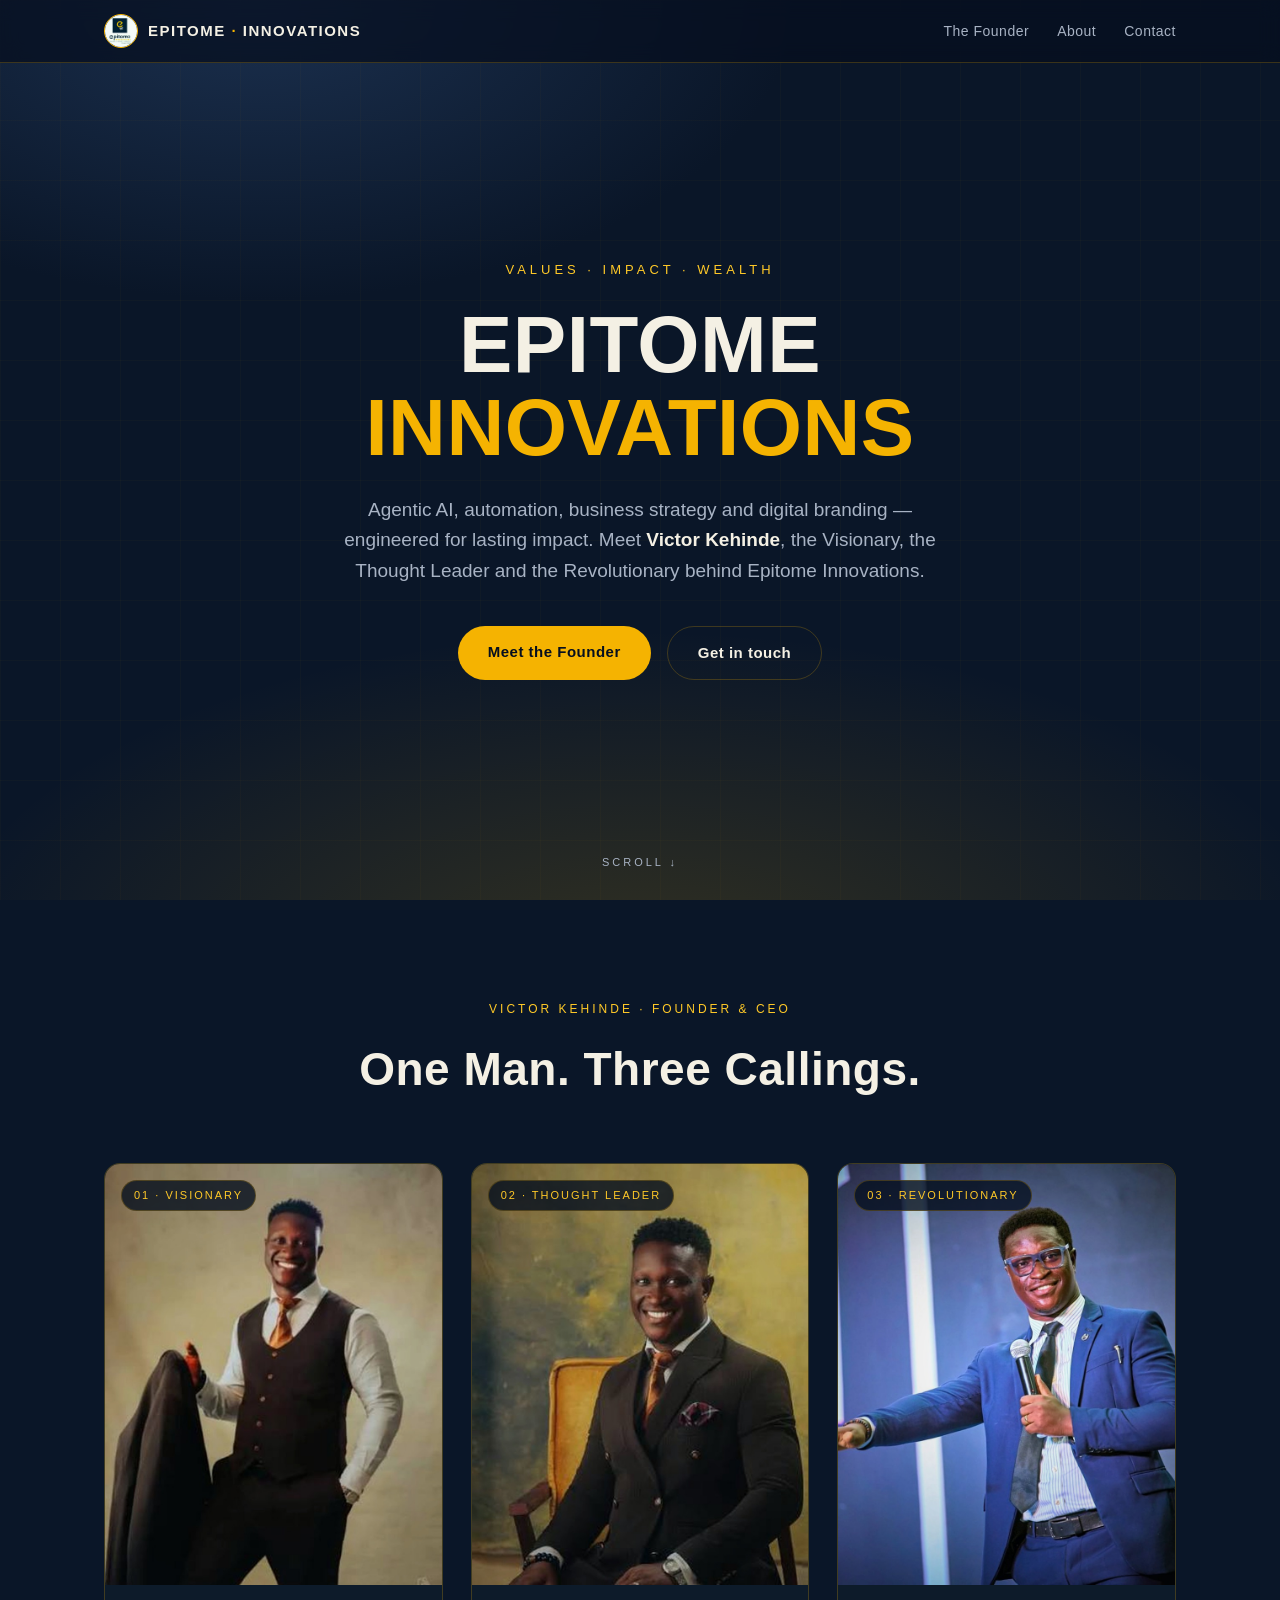
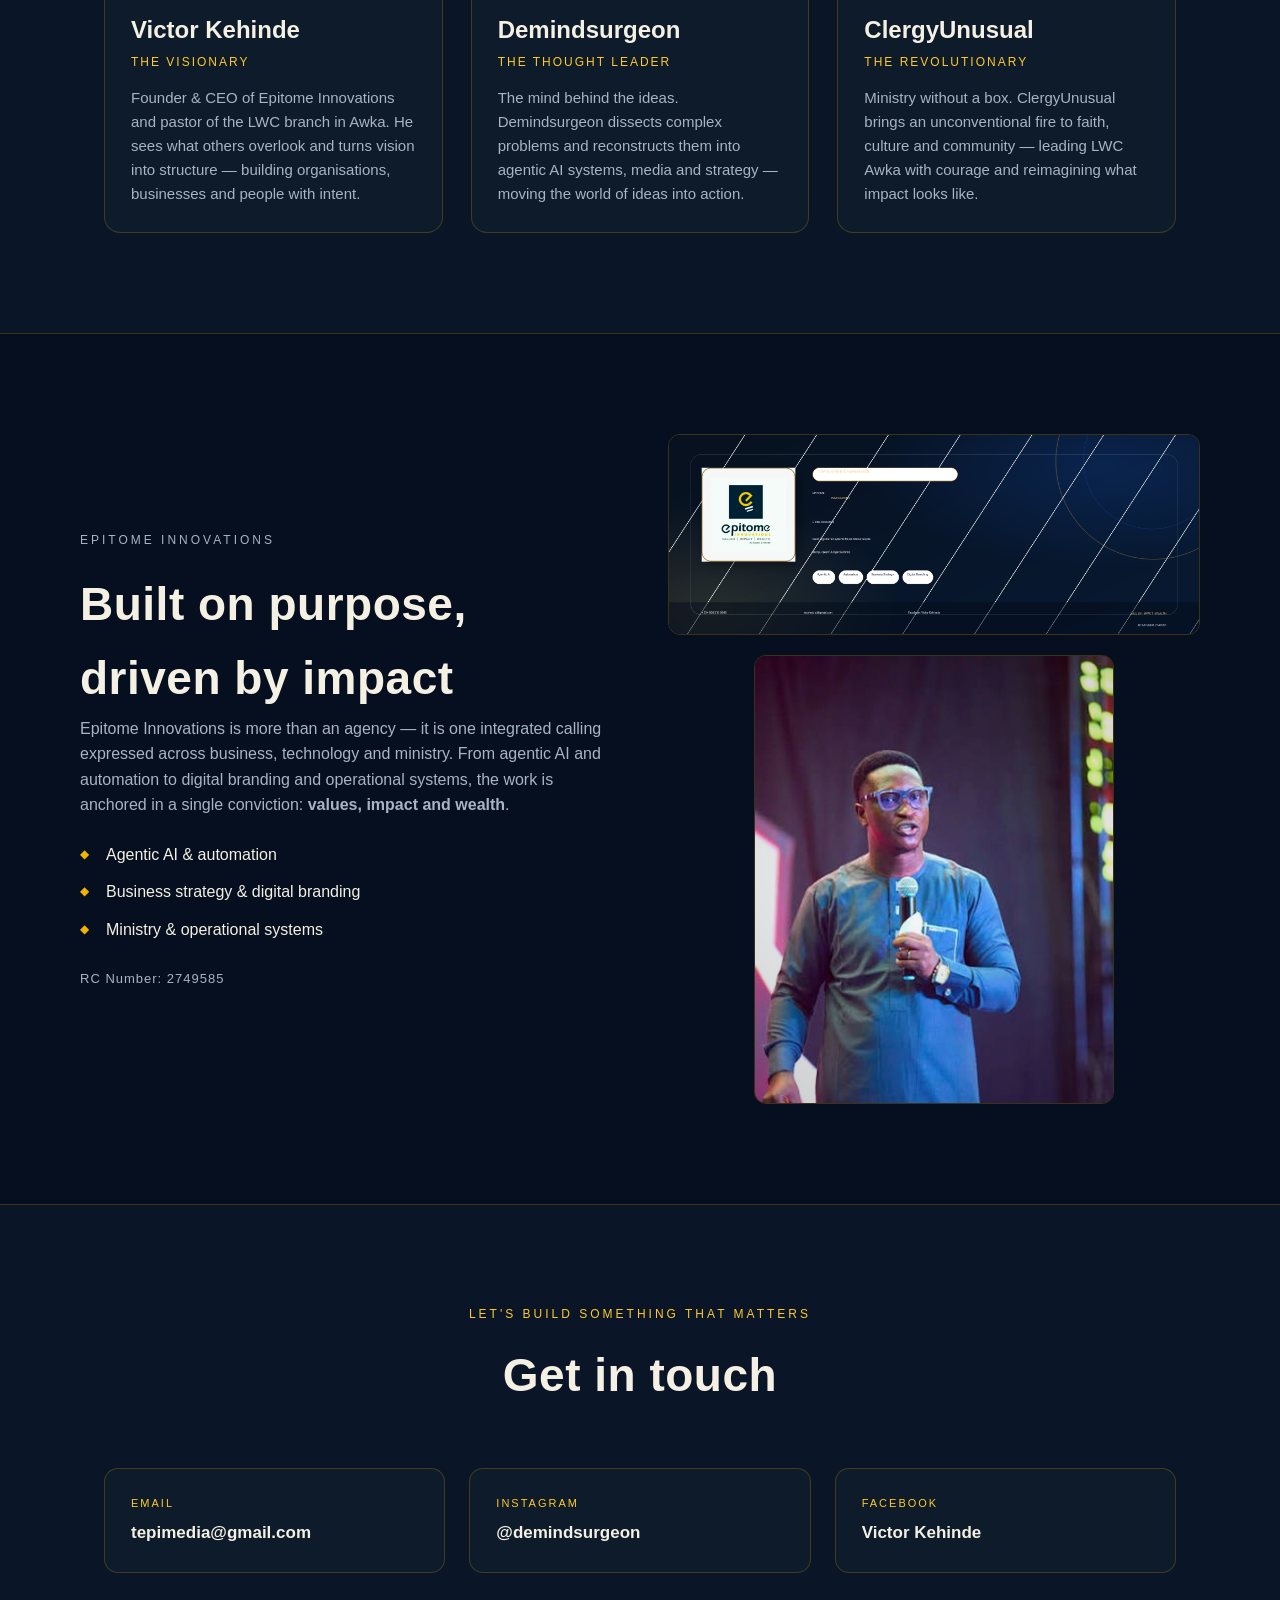
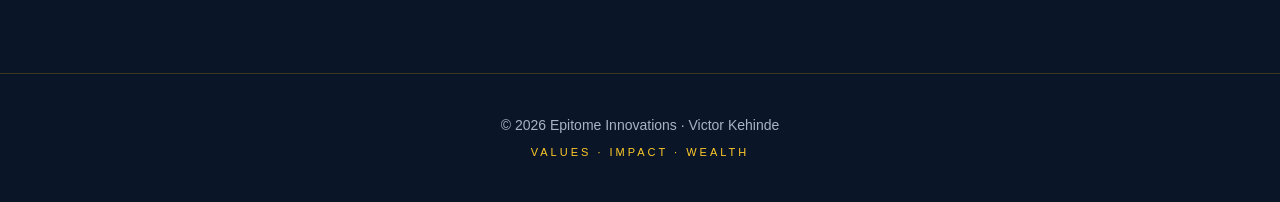
==== index.html @ 2dc8c69a "Company name: Epitome Innovations (drop 'Global Resources')" ====
<!DOCTYPE html>
<html lang="en">
<head>
  <meta charset="UTF-8" />
  <meta name="viewport" content="width=device-width, initial-scale=1.0" />
  <title>Epitome Innovations — Victor Kehinde</title>
  <meta name="description" content="Epitome Innovations — agentic AI, automation, business strategy and digital branding. The agency of Victor Kehinde." />
  <link rel="preconnect" href="https://fonts.googleapis.com" />
  <link rel="stylesheet" href="css/styles.css" />
  <link rel="icon" type="image/jpeg" href="images/epitome-logo.jpg" />
</head>
<body>

  <!-- ===== NAV ===== -->
  <nav class="nav" id="nav">
    <div class="nav__inner">
      <a class="nav__brand" href="#top">
        <img src="images/epitome-logo.jpg" alt="Epitome Innovations logo" />
        <span>EPITOME<span class="gold"> · </span>INNOVATIONS</span>
      </a>
      <ul class="nav__links">
        <li><a href="#founder">The Founder</a></li>
        <li><a href="#about">About</a></li>
        <li><a href="#contact">Contact</a></li>
      </ul>
    </div>
  </nav>

  <!-- ===== HERO ===== -->
  <header class="hero" id="top">
    <div class="hero__bg"></div>
    <div class="hero__content">
      <p class="hero__eyebrow reveal">VALUES · IMPACT · WEALTH</p>
      <h1 class="hero__title reveal">
        EPITOME<br /><span class="gold">INNOVATIONS</span>
      </h1>
      <p class="hero__sub reveal">
        Agentic AI, automation, business strategy and digital branding —
        engineered for lasting impact. Meet <strong>Victor Kehinde</strong>,
        the Visionary, the Thought Leader and the Revolutionary behind
        Epitome Innovations.
      </p>
      <div class="hero__cta reveal">
        <a class="btn btn--gold" href="#founder">Meet the Founder</a>
        <a class="btn btn--ghost" href="#contact">Get in touch</a>
      </div>
    </div>
    <div class="hero__scroll" aria-hidden="true">SCROLL ↓</div>
  </header>

  <!-- ===== FOUNDER / THREE CALLINGS ===== -->
  <section class="trinity" id="founder">
    <div class="section-head reveal">
      <p class="section-head__eyebrow">Victor Kehinde · Founder &amp; CEO</p>
      <h2 class="section-head__title">One Man. Three Callings.</h2>
    </div>

    <div class="trinity__grid">

      <article class="card reveal" data-role="visionary">
        <div class="card__media">
          <img src="images/victor.jpg" alt="Victor Kehinde — The Visionary" loading="lazy" />
          <div class="card__tag">01 · VISIONARY</div>
        </div>
        <div class="card__body">
          <h3>Victor Kehinde</h3>
          <p class="card__role">The Visionary</p>
          <p class="card__text">
            Founder &amp; CEO of Epitome Innovations and pastor
            of the LWC branch in Awka. He sees what others overlook and turns
            vision into structure — building organisations, businesses and
            people with intent.
          </p>
        </div>
      </article>

      <article class="card reveal" data-role="thought-leader">
        <div class="card__media">
          <img src="images/demindsurgeon.jpg" alt="Demindsurgeon — The Thought Leader" loading="lazy" />
          <div class="card__tag">02 · THOUGHT LEADER</div>
        </div>
        <div class="card__body">
          <h3>Demindsurgeon</h3>
          <p class="card__role">The Thought Leader</p>
          <p class="card__text">
            The mind behind the ideas. Demindsurgeon dissects complex problems
            and reconstructs them into agentic AI systems, media and strategy —
            moving the world of ideas into action.
          </p>
        </div>
      </article>

      <article class="card reveal" data-role="revolutionary">
        <div class="card__media">
          <img src="images/clergyunusual.jpg" alt="ClergyUnusual — The Revolutionary" loading="lazy" />
          <div class="card__tag">03 · REVOLUTIONARY</div>
        </div>
        <div class="card__body">
          <h3>ClergyUnusual</h3>
          <p class="card__role">The Revolutionary</p>
          <p class="card__text">
            Ministry without a box. ClergyUnusual brings an unconventional fire
            to faith, culture and community — leading LWC Awka with courage and
            reimagining what impact looks like.
          </p>
        </div>
      </article>

    </div>
  </section>

  <!-- ===== ABOUT / BRAND ===== -->
  <section class="about" id="about">
    <div class="about__inner">
      <div class="about__text reveal">
        <p class="section-head__eyebrow">Epitome Innovations</p>
        <h2 class="section-head__title">Built on purpose, driven by impact</h2>
        <p>
          Epitome Innovations is more than an agency — it is one integrated
          calling expressed across business, technology and ministry. From
          agentic AI and automation to digital branding and operational systems,
          the work is anchored in a single conviction: <strong>values, impact
          and wealth</strong>.
        </p>
        <ul class="about__points">
          <li>Agentic AI &amp; automation</li>
          <li>Business strategy &amp; digital branding</li>
          <li>Ministry &amp; operational systems</li>
        </ul>
        <p class="about__rc">RC Number: 2749585</p>
      </div>
      <div class="about__media reveal">
        <img src="images/epitome-banner.png" alt="Epitome Innovations banner" loading="lazy" />
        <img class="about__portrait" src="images/victor-ministry.jpg" alt="Victor Kehinde speaking at an event" loading="lazy" />
      </div>
    </div>
  </section>

  <!-- ===== CONTACT ===== -->
  <section class="contact" id="contact">
    <div class="section-head reveal">
      <p class="section-head__eyebrow">Let's build something that matters</p>
      <h2 class="section-head__title">Get in touch</h2>
    </div>
    <div class="contact__links reveal">
      <a class="contact__item" href="mailto:tepimedia@gmail.com">
        <span class="contact__label">Email</span>
        <span class="contact__value">tepimedia@gmail.com</span>
      </a>
      <a class="contact__item" href="https://www.instagram.com/demindsurgeon" target="_blank" rel="noopener">
        <span class="contact__label">Instagram</span>
        <span class="contact__value">@demindsurgeon</span>
      </a>
      <a class="contact__item" href="https://www.facebook.com" target="_blank" rel="noopener">
        <span class="contact__label">Facebook</span>
        <span class="contact__value">Victor Kehinde</span>
      </a>
    </div>
  </section>

  <!-- ===== FOOTER ===== -->
  <footer class="footer">
    <p>© <span id="year"></span> Epitome Innovations · Victor Kehinde</p>
    <p class="footer__tag">VALUES · IMPACT · WEALTH</p>
  </footer>

  <script src="js/main.js"></script>
</body>
</html>
---- css/styles.css ----
:root {
  --navy-950: #060f1f;
  --navy-900: #0a1628;
  --navy-800: #0d1b2a;
  --navy-700: #14243c;
  --navy-600: #1d3353;
  --gold: #f5b301;
  --gold-bright: #ffc928;
  --cream: #f4f0e4;
  --muted: #a8b3c4;
  --line: rgba(245, 179, 1, 0.22);
}

* { margin: 0; padding: 0; box-sizing: border-box; }

html { scroll-behavior: smooth; }

body {
  font-family: "Segoe UI", "Helvetica Neue", Arial, sans-serif;
  background: var(--navy-900);
  color: var(--cream);
  line-height: 1.6;
  overflow-x: hidden;
}

.gold { color: var(--gold); }

/* ---------- NAV ---------- */
.nav {
  position: fixed;
  top: 0; left: 0; right: 0;
  z-index: 50;
  backdrop-filter: blur(10px);
  background: rgba(6, 15, 31, 0.72);
  border-bottom: 1px solid var(--line);
  transition: background 0.3s ease;
}
.nav__inner {
  max-width: 1120px;
  margin: 0 auto;
  padding: 14px 24px;
  display: flex;
  align-items: center;
  justify-content: space-between;
}
.nav__brand {
  display: flex; align-items: center; gap: 10px;
  text-decoration: none; color: var(--cream);
  font-weight: 700; letter-spacing: 1.5px; font-size: 15px;
}
.nav__brand img { width: 34px; height: 34px; border-radius: 50%; border: 1px solid var(--gold); }
.nav__links { list-style: none; display: flex; gap: 28px; }
.nav__links a {
  color: var(--muted); text-decoration: none;
  font-size: 14px; letter-spacing: 0.5px;
  transition: color 0.2s ease;
}
.nav__links a:hover { color: var(--gold-bright); }

/* ---------- HERO ---------- */
.hero {
  position: relative;
  min-height: 100vh;
  display: flex; align-items: center; justify-content: center;
  text-align: center;
  padding: 120px 24px 80px;
  overflow: hidden;
}
.hero__bg {
  position: absolute; inset: 0;
  background:
    radial-gradient(1200px 600px at 50% 110%, rgba(245, 179, 1, 0.18), transparent 60%),
    radial-gradient(900px 500px at 20% 0%, rgba(29, 51, 83, 0.9), transparent 60%),
    var(--navy-900);
}
.hero__bg::after {
  content: "";
  position: absolute; inset: 0;
  background-image:
    linear-gradient(rgba(245,179,1,0.05) 1px, transparent 1px),
    linear-gradient(90deg, rgba(245,179,1,0.05) 1px, transparent 1px);
  background-size: 60px 60px;
  opacity: 0.5;
}
.hero__content { position: relative; max-width: 820px; }
.hero__eyebrow { color: var(--gold-bright); letter-spacing: 4px; font-size: 13px; margin-bottom: 22px; }
.hero__title {
  font-size: clamp(38px, 8vw, 80px);
  line-height: 1.04;
  font-weight: 800;
  letter-spacing: 0.5px;
  margin-bottom: 26px;
}
.hero__sub { color: var(--muted); font-size: clamp(16px, 2.2vw, 19px); max-width: 620px; margin: 0 auto 40px; }
.hero__sub strong { color: var(--cream); }

.hero__cta { display: flex; gap: 16px; justify-content: center; flex-wrap: wrap; }
.btn {
  display: inline-block; padding: 14px 30px;
  border-radius: 40px; text-decoration: none;
  font-size: 15px; font-weight: 600; letter-spacing: 0.5px;
  transition: transform 0.2s ease, box-shadow 0.2s ease, background 0.2s ease;
}
.btn--gold { background: var(--gold); color: var(--navy-950); }
.btn--gold:hover { background: var(--gold-bright); transform: translateY(-2px); box-shadow: 0 12px 30px rgba(245,179,1,0.25); }
.btn--ghost { border: 1px solid var(--line); color: var(--cream); }
.btn--ghost:hover { border-color: var(--gold); color: var(--gold-bright); transform: translateY(-2px); }

.hero__scroll {
  position: absolute; bottom: 28px; left: 50%; transform: translateX(-50%);
  color: var(--muted); font-size: 11px; letter-spacing: 3px;
}

/* ---------- SECTION HEAD ---------- */
.section-head { text-align: center; max-width: 720px; margin: 0 auto 56px; }
.section-head__eyebrow {
  color: var(--gold-bright); text-transform: uppercase;
  letter-spacing: 3px; font-size: 12px; margin-bottom: 14px;
}
.section-head__title {
  font-size: clamp(30px, 5vw, 46px);
  font-weight: 800; letter-spacing: 0.5px;
}

/* ---------- TRINITY GRID ---------- */
.trinity { padding: 100px 24px; max-width: 1120px; margin: 0 auto; }
.trinity__grid { display: grid; grid-template-columns: repeat(3, 1fr); gap: 28px; }

.card {
  background: var(--navy-800);
  border: 1px solid var(--line);
  border-radius: 16px;
  overflow: hidden;
  transition: transform 0.35s ease, box-shadow 0.35s ease, border-color 0.35s ease;
}
.card:hover {
  transform: translateY(-8px);
  border-color: var(--gold);
  box-shadow: 0 24px 50px rgba(0,0,0,0.45), 0 0 0 1px rgba(245,179,1,0.15);
}
.card__media { position: relative; aspect-ratio: 4 / 5; overflow: hidden; }
.card__media img { width: 100%; height: 100%; object-fit: cover; display: block; transition: transform 0.6s ease; }
.card:hover .card__media img { transform: scale(1.05); }
.card__tag {
  position: absolute; top: 16px; left: 16px;
  background: rgba(6,15,31,0.8); color: var(--gold-bright);
  font-size: 11px; letter-spacing: 2px; padding: 6px 12px;
  border-radius: 20px; border: 1px solid var(--line);
}
.card__body { padding: 26px; }
.card__body h3 { font-size: 24px; font-weight: 700; margin-bottom: 4px; }
.card__role { color: var(--gold-bright); text-transform: uppercase; letter-spacing: 2px; font-size: 12px; margin-bottom: 14px; }
.card__text { color: var(--muted); font-size: 15px; }

/* ---------- ABOUT ---------- */
.about { padding: 100px 24px; background: var(--navy-950); border-top: 1px solid var(--line); border-bottom: 1px solid var(--line); }
.about__inner {
  max-width: 1120px; margin: 0 auto;
  display: grid; grid-template-columns: 1fr 1fr;
  gap: 56px; align-items: center;
}
.about__text p { color: var(--muted); margin-bottom: 18px; }
.about__points { list-style: none; margin: 8px 0 20px; }
.about__points li { padding: 6px 0 6px 26px; position: relative; color: var(--cream); }
.about__points li::before {
  content: "◆"; color: var(--gold); position: absolute; left: 0; font-size: 12px; top: 9px;
}
.about__rc { color: var(--gold-bright); letter-spacing: 1px; font-size: 13px; }
.about__media { display: flex; flex-direction: column; gap: 20px; align-items: center; }
.about__media img { width: 100%; border-radius: 12px; border: 1px solid var(--line); }
.about__media .about__portrait { width: 100%; max-width: 360px; }

/* ---------- CONTACT ---------- */
.contact { padding: 100px 24px; max-width: 1120px; margin: 0 auto; }
.contact__links { display: grid; grid-template-columns: repeat(3, 1fr); gap: 24px; }
.contact__item {
  display: flex; flex-direction: column; gap: 6px;
  background: var(--navy-800); border: 1px solid var(--line);
  border-radius: 14px; padding: 26px; text-decoration: none;
  transition: transform 0.3s ease, border-color 0.3s ease;
}
.contact__item:hover { transform: translateY(-4px); border-color: var(--gold); }
.contact__label { color: var(--gold-bright); text-transform: uppercase; letter-spacing: 2px; font-size: 11px; }
.contact__value { color: var(--cream); font-size: 17px; font-weight: 600; word-break: break-word; }

/* ---------- FOOTER ---------- */
.footer {
  text-align: center; padding: 40px 24px;
  border-top: 1px solid var(--line); color: var(--muted); font-size: 14px;
}
.footer__tag { color: var(--gold-bright); letter-spacing: 3px; font-size: 11px; margin-top: 8px; }

/* ---------- REVEAL ANIMATION ---------- */
.reveal { opacity: 0; transform: translateY(28px); transition: opacity 0.7s ease, transform 0.7s ease; }
.reveal.is-visible { opacity: 1; transform: translateY(0); }

/* ---------- RESPONSIVE ---------- */
@media (max-width: 860px) {
  .trinity__grid { grid-template-columns: 1fr; }
  .about__inner { grid-template-columns: 1fr; gap: 32px; }
  .contact__links { grid-template-columns: 1fr; }
  .nav__links { display: none; }
}
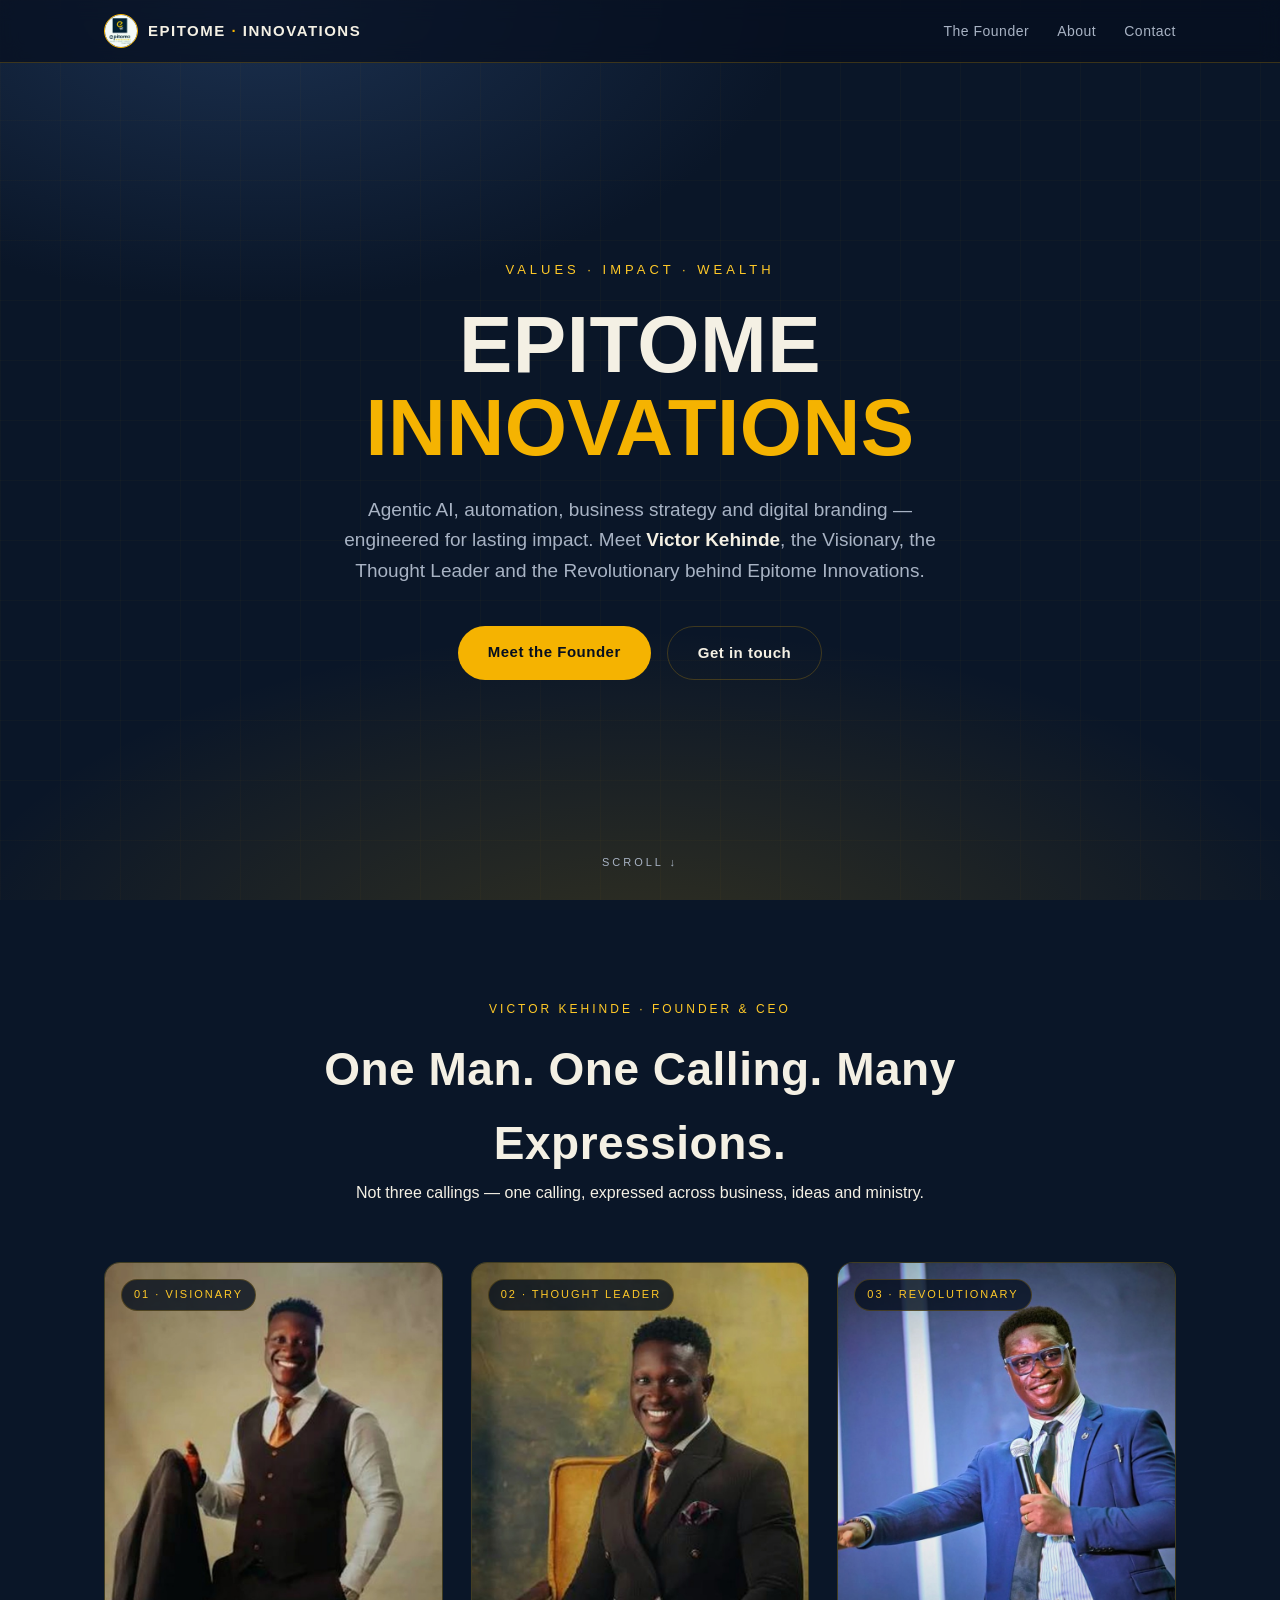
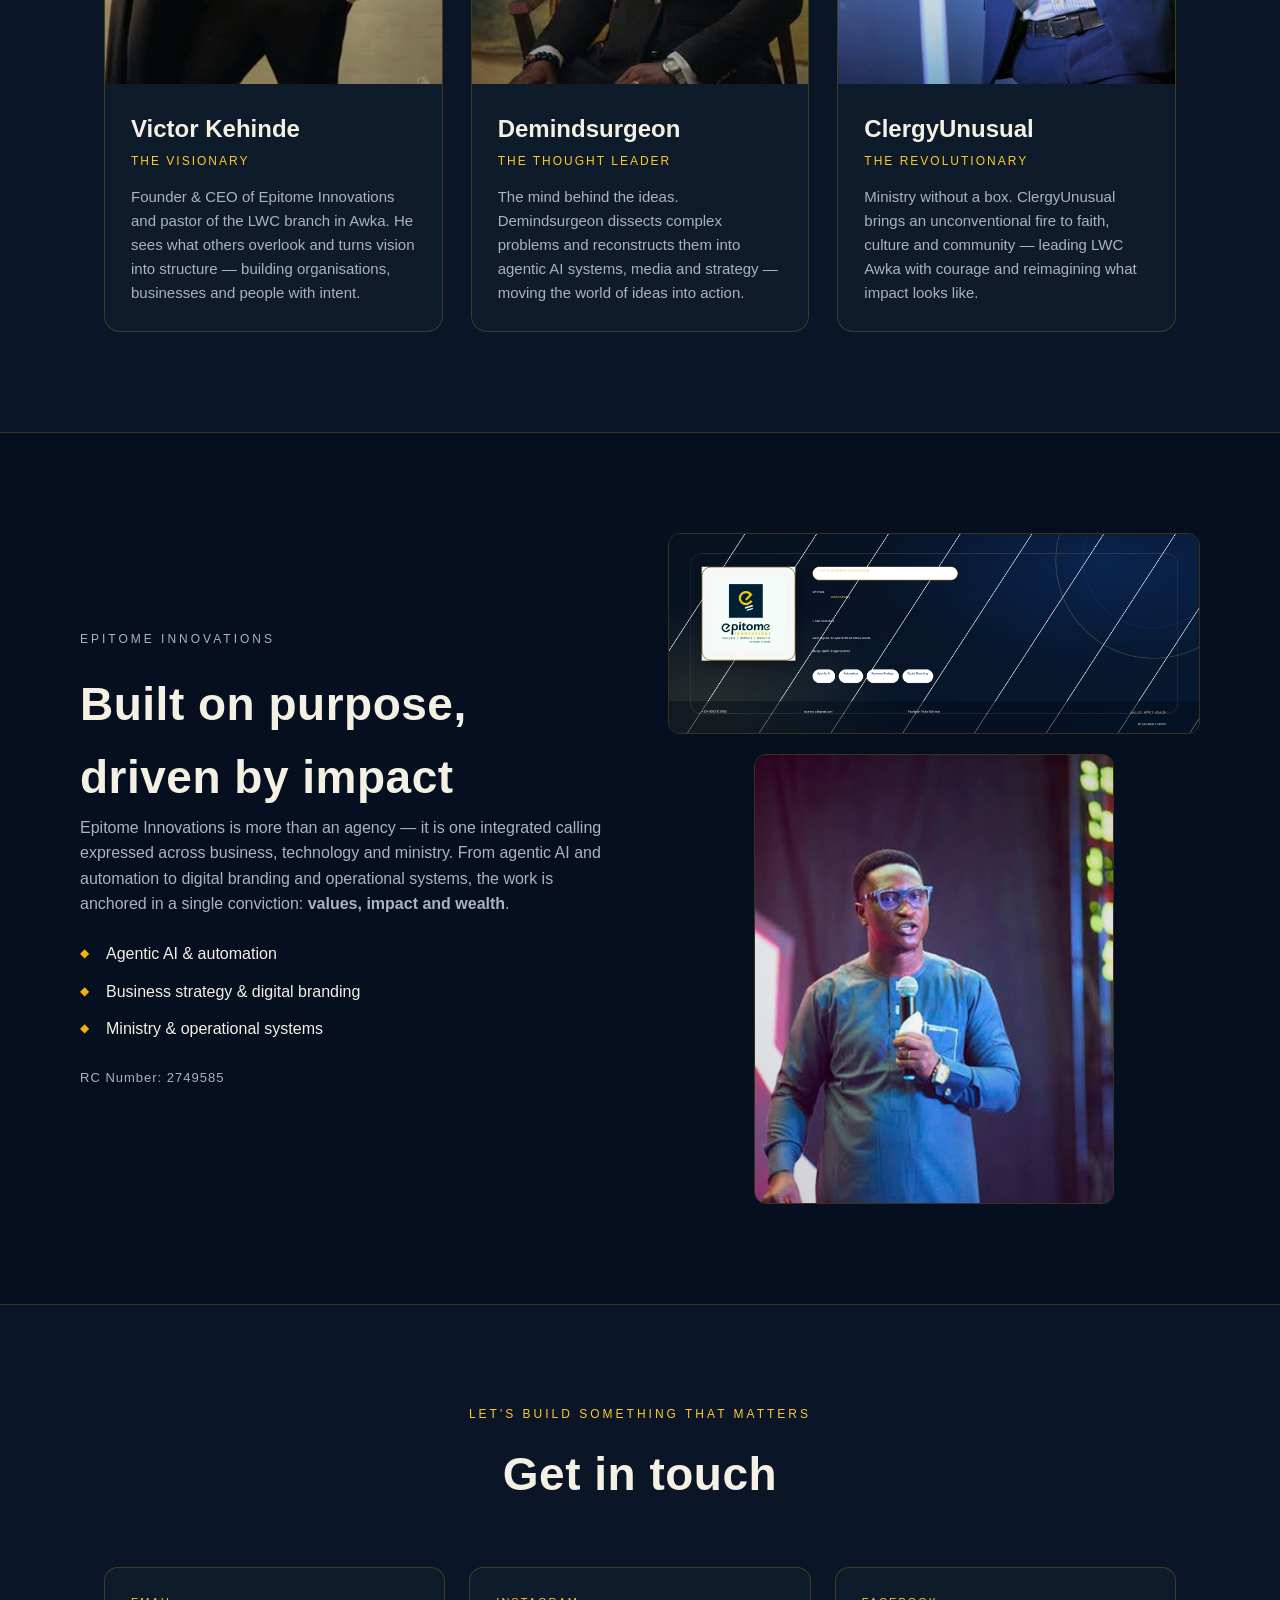
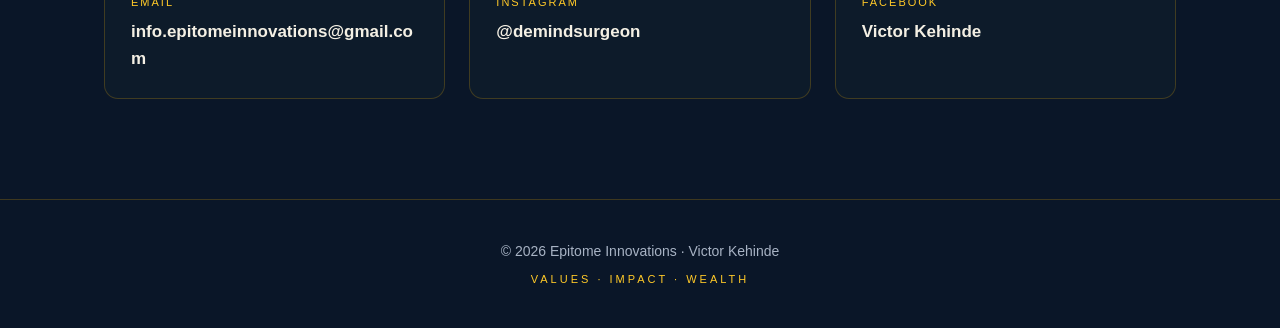
==== commit a13e35c4: "Contact email -> info.epitomeinnovations@gmail.com (index.html)" ====
--- a/index.html
+++ b/index.html
@@ -52,7 +52,8 @@
   <section class="trinity" id="founder">
     <div class="section-head reveal">
       <p class="section-head__eyebrow">Victor Kehinde · Founder &amp; CEO</p>
-      <h2 class="section-head__title">One Man. Three Callings.</h2>
+      <h2 class="section-head__title">One Man. One Calling. Many Expressions.</h2>
+      <p class="section-head__sub">Not three callings — one calling, expressed across business, ideas and ministry.</p>
     </div>
 
     <div class="trinity__grid">
@@ -143,9 +144,9 @@
       <h2 class="section-head__title">Get in touch</h2>
     </div>
     <div class="contact__links reveal">
-      <a class="contact__item" href="mailto:tepimedia@gmail.com">
+      <a class="contact__item" href="mailto:info.epitomeinnovations@gmail.com">
         <span class="contact__label">Email</span>
-        <span class="contact__value">tepimedia@gmail.com</span>
+        <span class="contact__value contact__value--email">info.epitomeinnovations@gmail.com</span>
       </a>
       <a class="contact__item" href="https://www.instagram.com/demindsurgeon" target="_blank" rel="noopener">
         <span class="contact__label">Instagram</span>
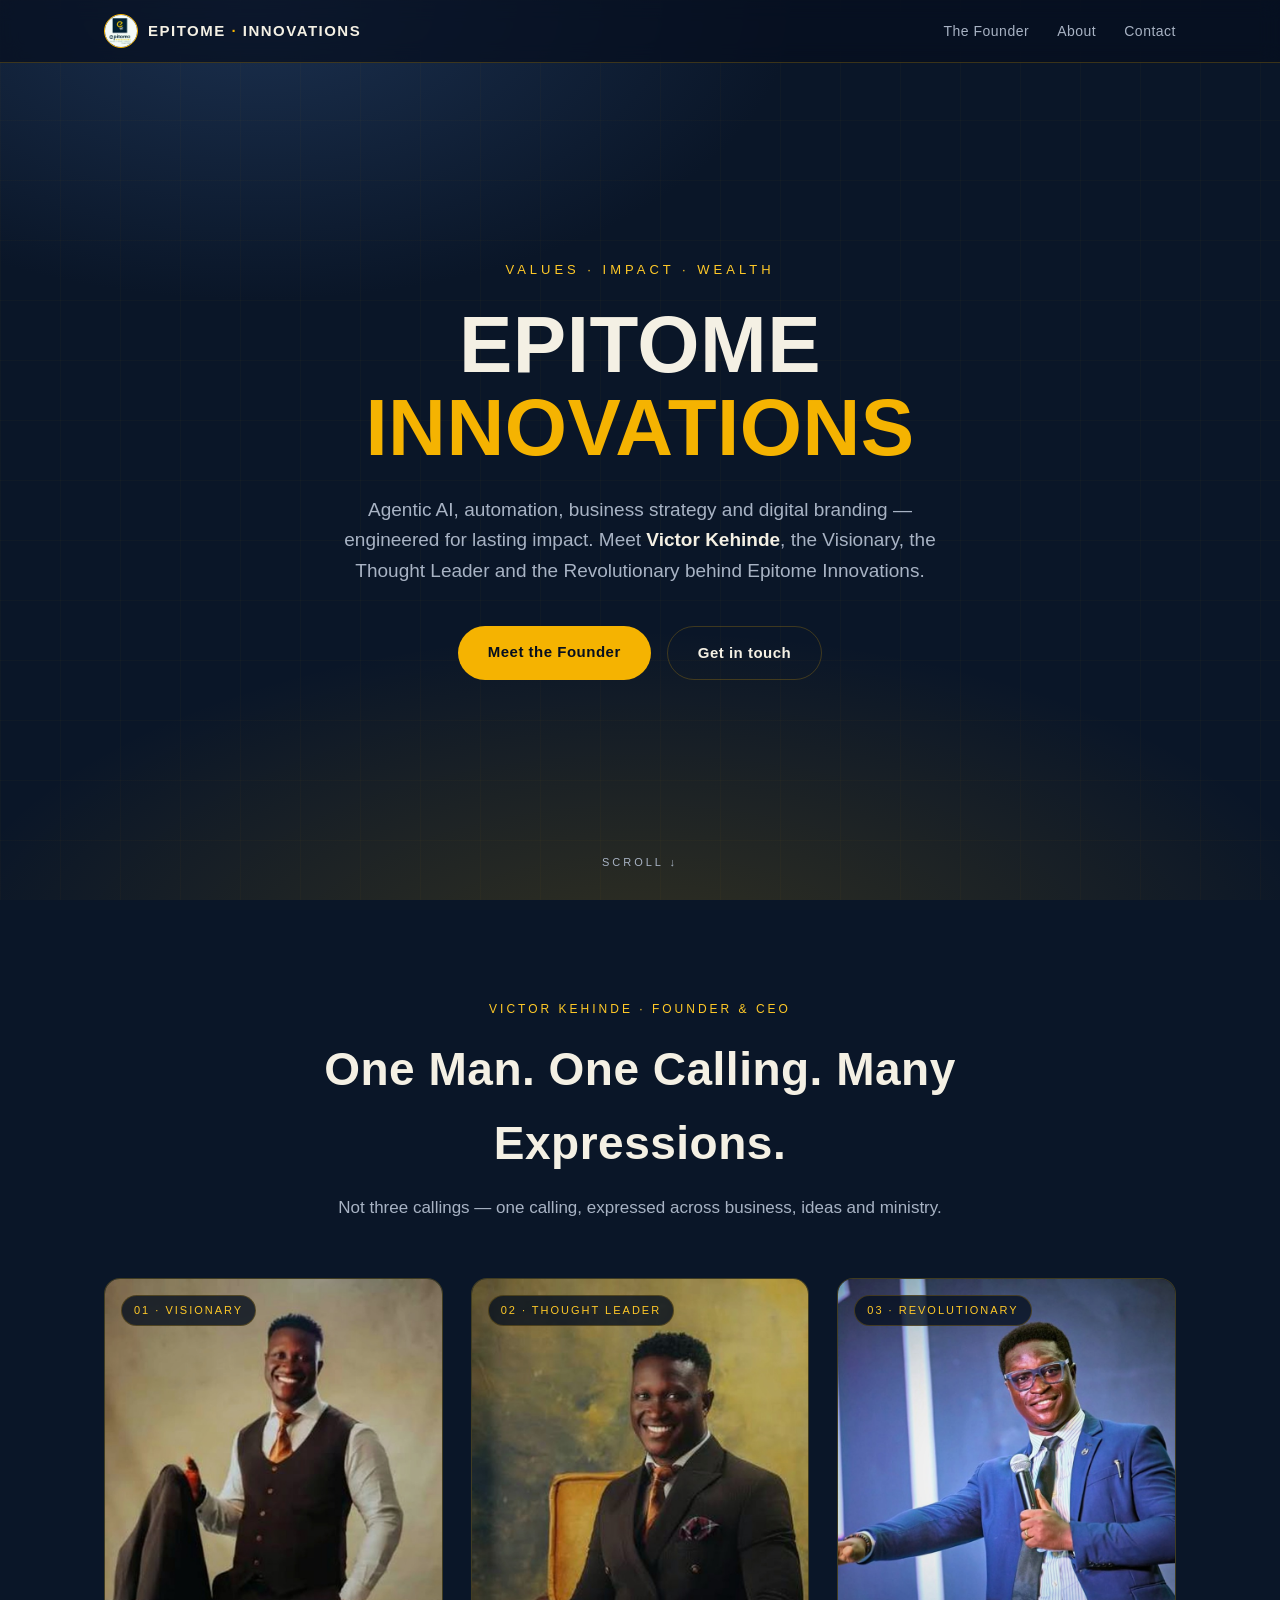
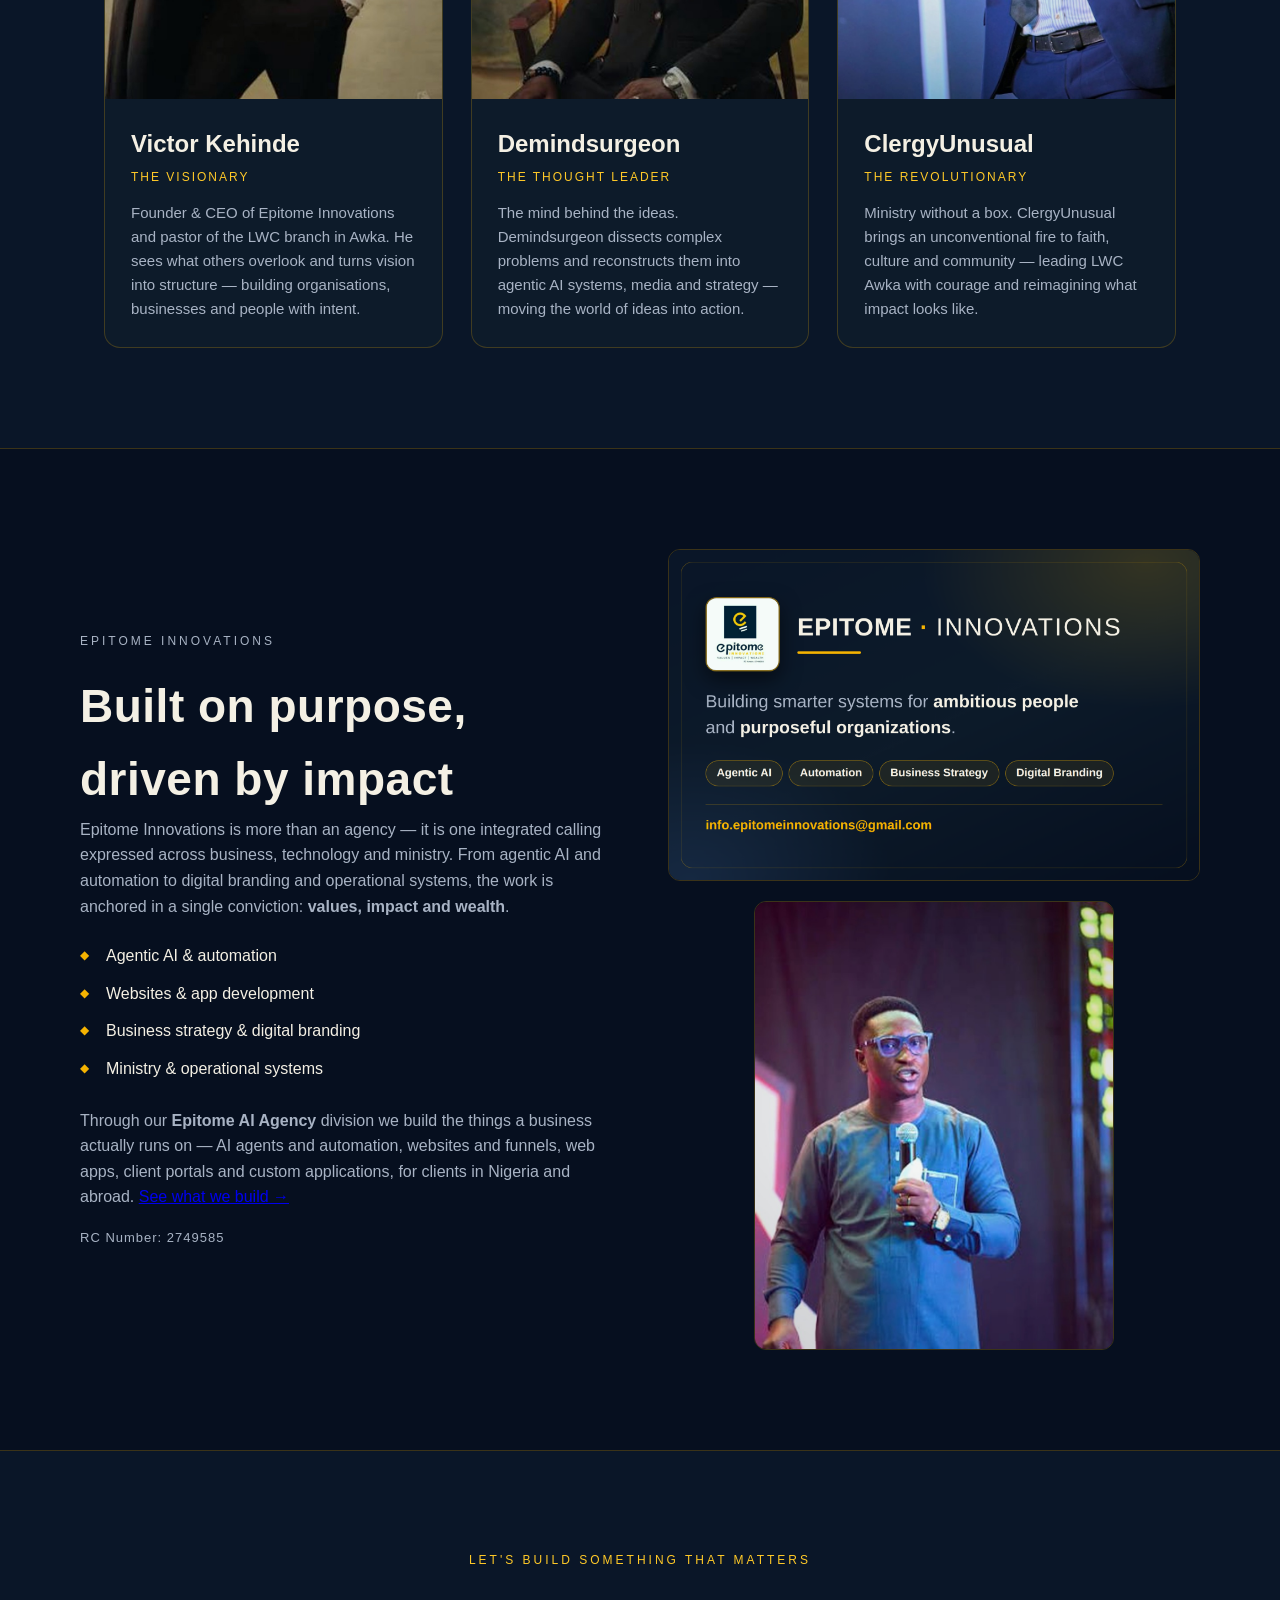
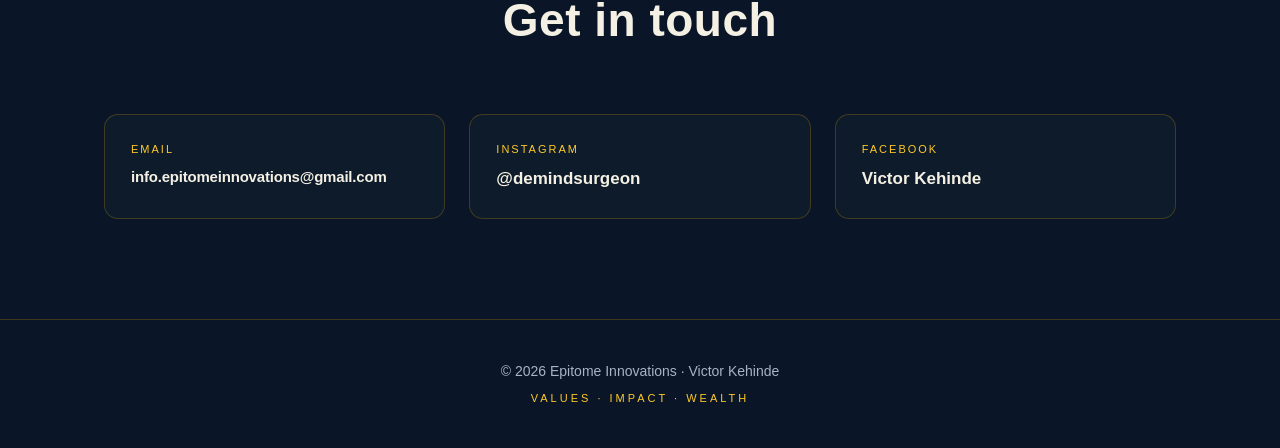
==== commit 227520dd: "About: websites & app development capability + Epitome AI Agency link" ====
--- a/index.html
+++ b/index.html
@@ -125,9 +125,16 @@
         </p>
         <ul class="about__points">
           <li>Agentic AI &amp; automation</li>
+          <li>Websites &amp; app development</li>
           <li>Business strategy &amp; digital branding</li>
           <li>Ministry &amp; operational systems</li>
         </ul>
+        <p>
+          Through our <strong>Epitome AI Agency</strong> division we build the things a
+          business actually runs on — AI agents and automation, websites and funnels, web
+          apps, client portals and custom applications, for clients in Nigeria and abroad.
+          <a class="about__link" href="https://victorkehinde.github.io/epitome-ai-agency/" target="_blank" rel="noopener">See what we build &rarr;</a>
+        </p>
         <p class="about__rc">RC Number: 2749585</p>
       </div>
       <div class="about__media reveal">
--- a/css/styles.css
+++ b/css/styles.css
@@ -121,6 +121,7 @@
   font-size: clamp(30px, 5vw, 46px);
   font-weight: 800; letter-spacing: 0.5px;
 }
+.section-head__sub { color: var(--muted); font-size: 17px; line-height: 1.6; margin-top: 14px; }
 
 /* ---------- TRINITY GRID ---------- */
 .trinity { padding: 100px 24px; max-width: 1120px; margin: 0 auto; }
@@ -182,6 +183,8 @@
 .contact__item:hover { transform: translateY(-4px); border-color: var(--gold); }
 .contact__label { color: var(--gold-bright); text-transform: uppercase; letter-spacing: 2px; font-size: 11px; }
 .contact__value { color: var(--cream); font-size: 17px; font-weight: 600; word-break: break-word; }
+/* the branded email is long — a touch smaller so it sits on one line instead of breaking mid-word */
+.contact__value--email { font-size: 15px; letter-spacing: -0.2px; }
 
 /* ---------- FOOTER ---------- */
 .footer {
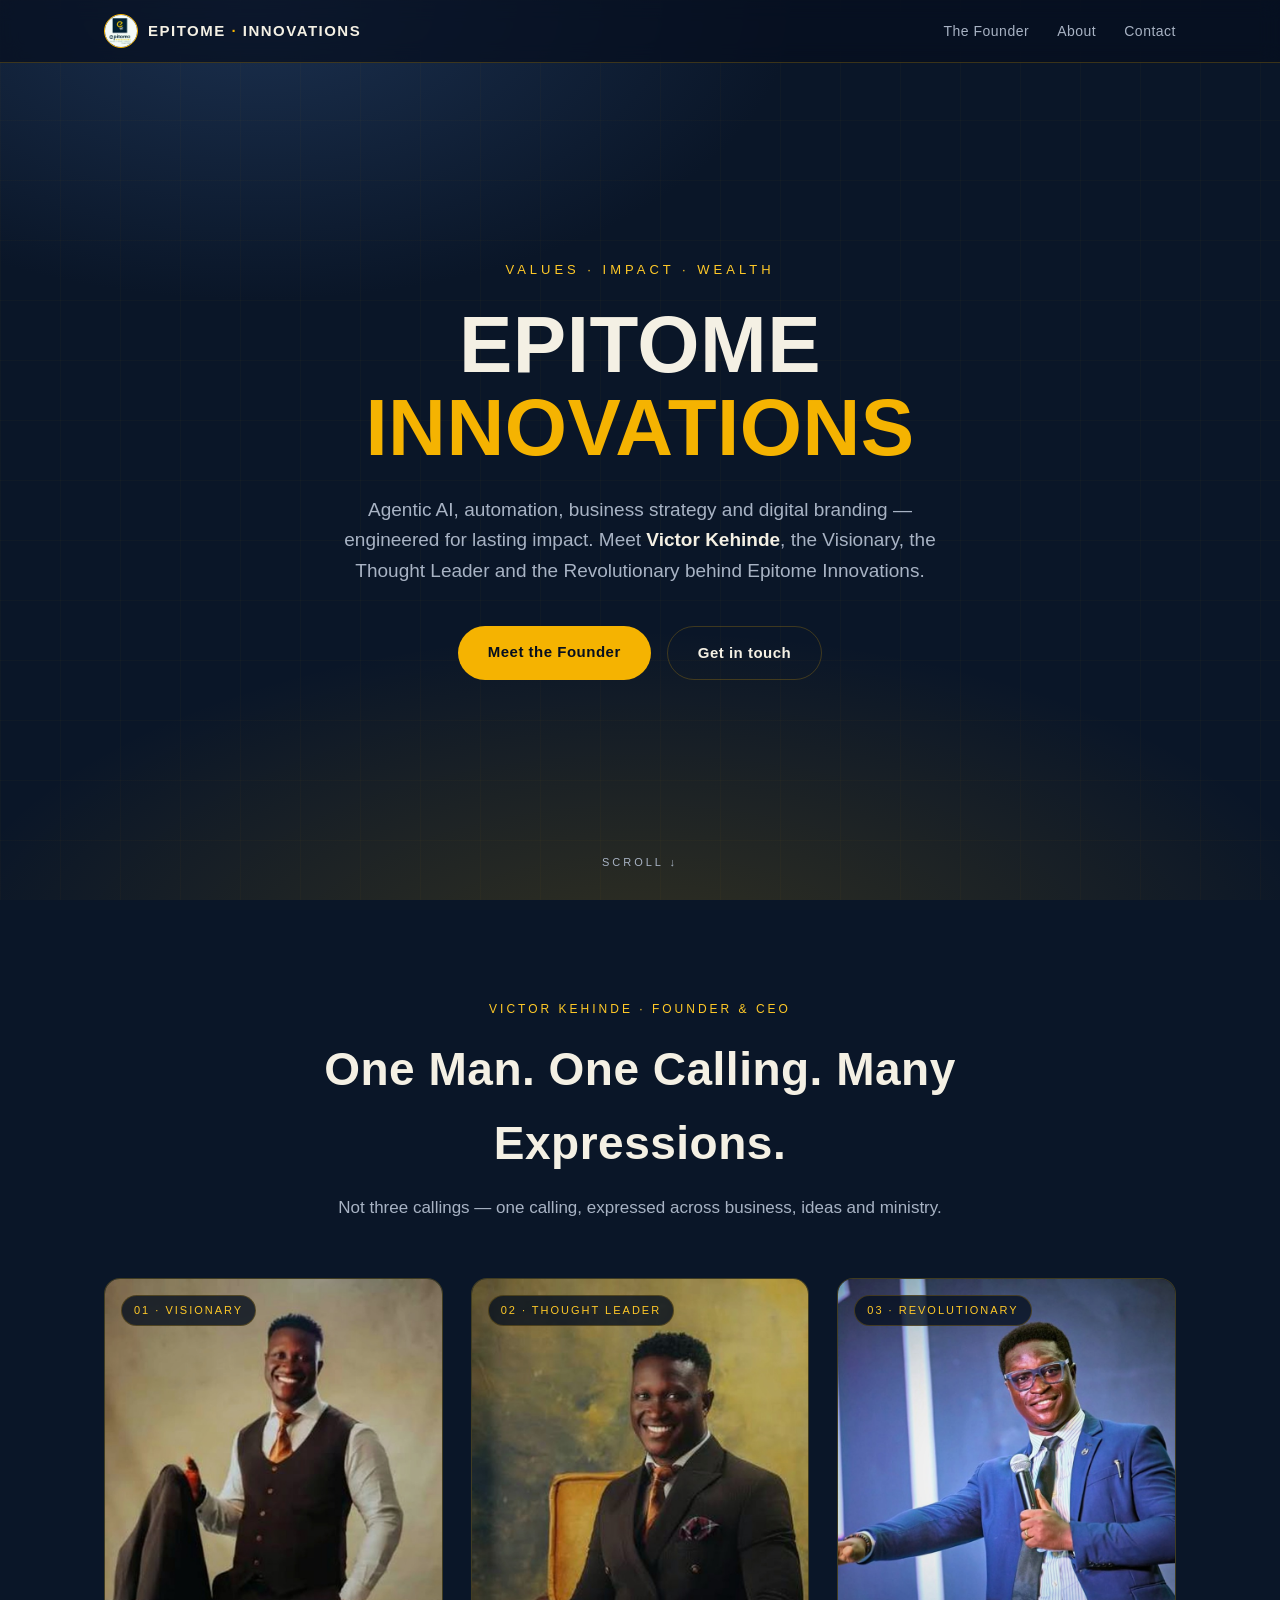
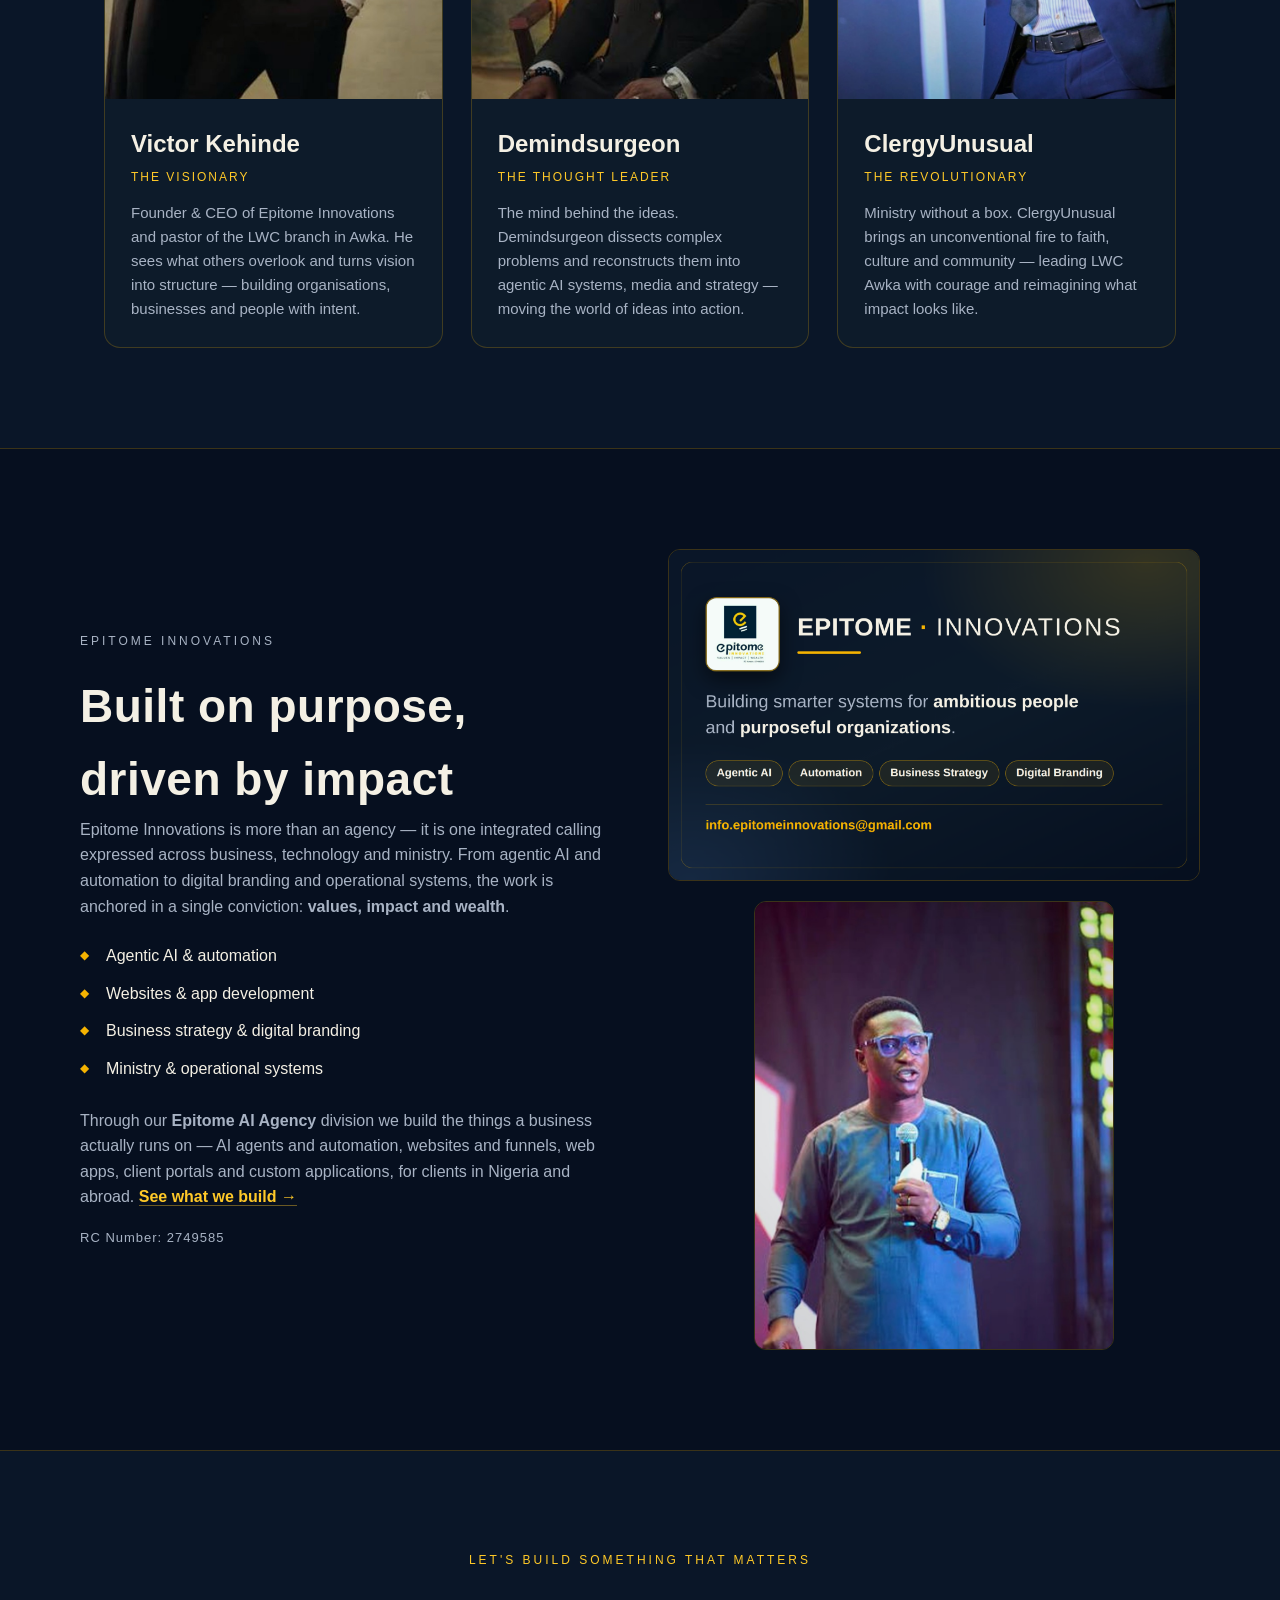
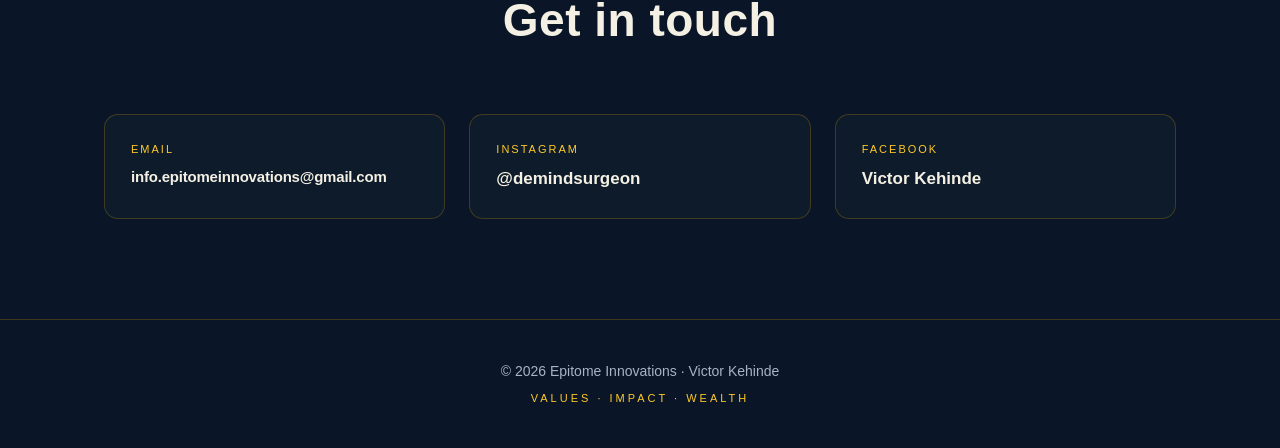
==== commit 89930d8c: "Fix: add no-JS fallback (page rendered blank without JavaScript) + meta names apps" ====
--- a/index.html
+++ b/index.html
@@ -4,10 +4,13 @@
   <meta charset="UTF-8" />
   <meta name="viewport" content="width=device-width, initial-scale=1.0" />
   <title>Epitome Innovations — Victor Kehinde</title>
-  <meta name="description" content="Epitome Innovations — agentic AI, automation, business strategy and digital branding. The agency of Victor Kehinde." />
+  <meta name="description" content="Epitome Innovations — AI agents and automation, websites and app development, and growth services. The company of Victor Kehinde, RC 2749585." />
   <link rel="preconnect" href="https://fonts.googleapis.com" />
   <link rel="stylesheet" href="css/styles.css" />
   <link rel="icon" type="image/jpeg" href="images/epitome-logo.jpg" />
+  <!-- If JS is blocked or fails, the .reveal elements would stay invisible forever,
+       leaving the whole page blank. This fallback keeps it readable without JavaScript. -->
+  <noscript><style>.reveal{opacity:1!important;transform:none!important}</style></noscript>
 </head>
 <body>
 
--- a/css/styles.css
+++ b/css/styles.css
@@ -204,3 +204,9 @@
   .contact__links { grid-template-columns: 1fr; }
   .nav__links { display: none; }
 }
+
+
+/* ---------- LINK INSIDE THE ABOUT COPY ---------- */
+.about__link { color: var(--gold-bright); font-weight: 600; text-decoration: none;
+  border-bottom: 1px solid rgba(255, 201, 40, 0.4); }
+.about__link:hover { border-bottom-color: var(--gold-bright); }
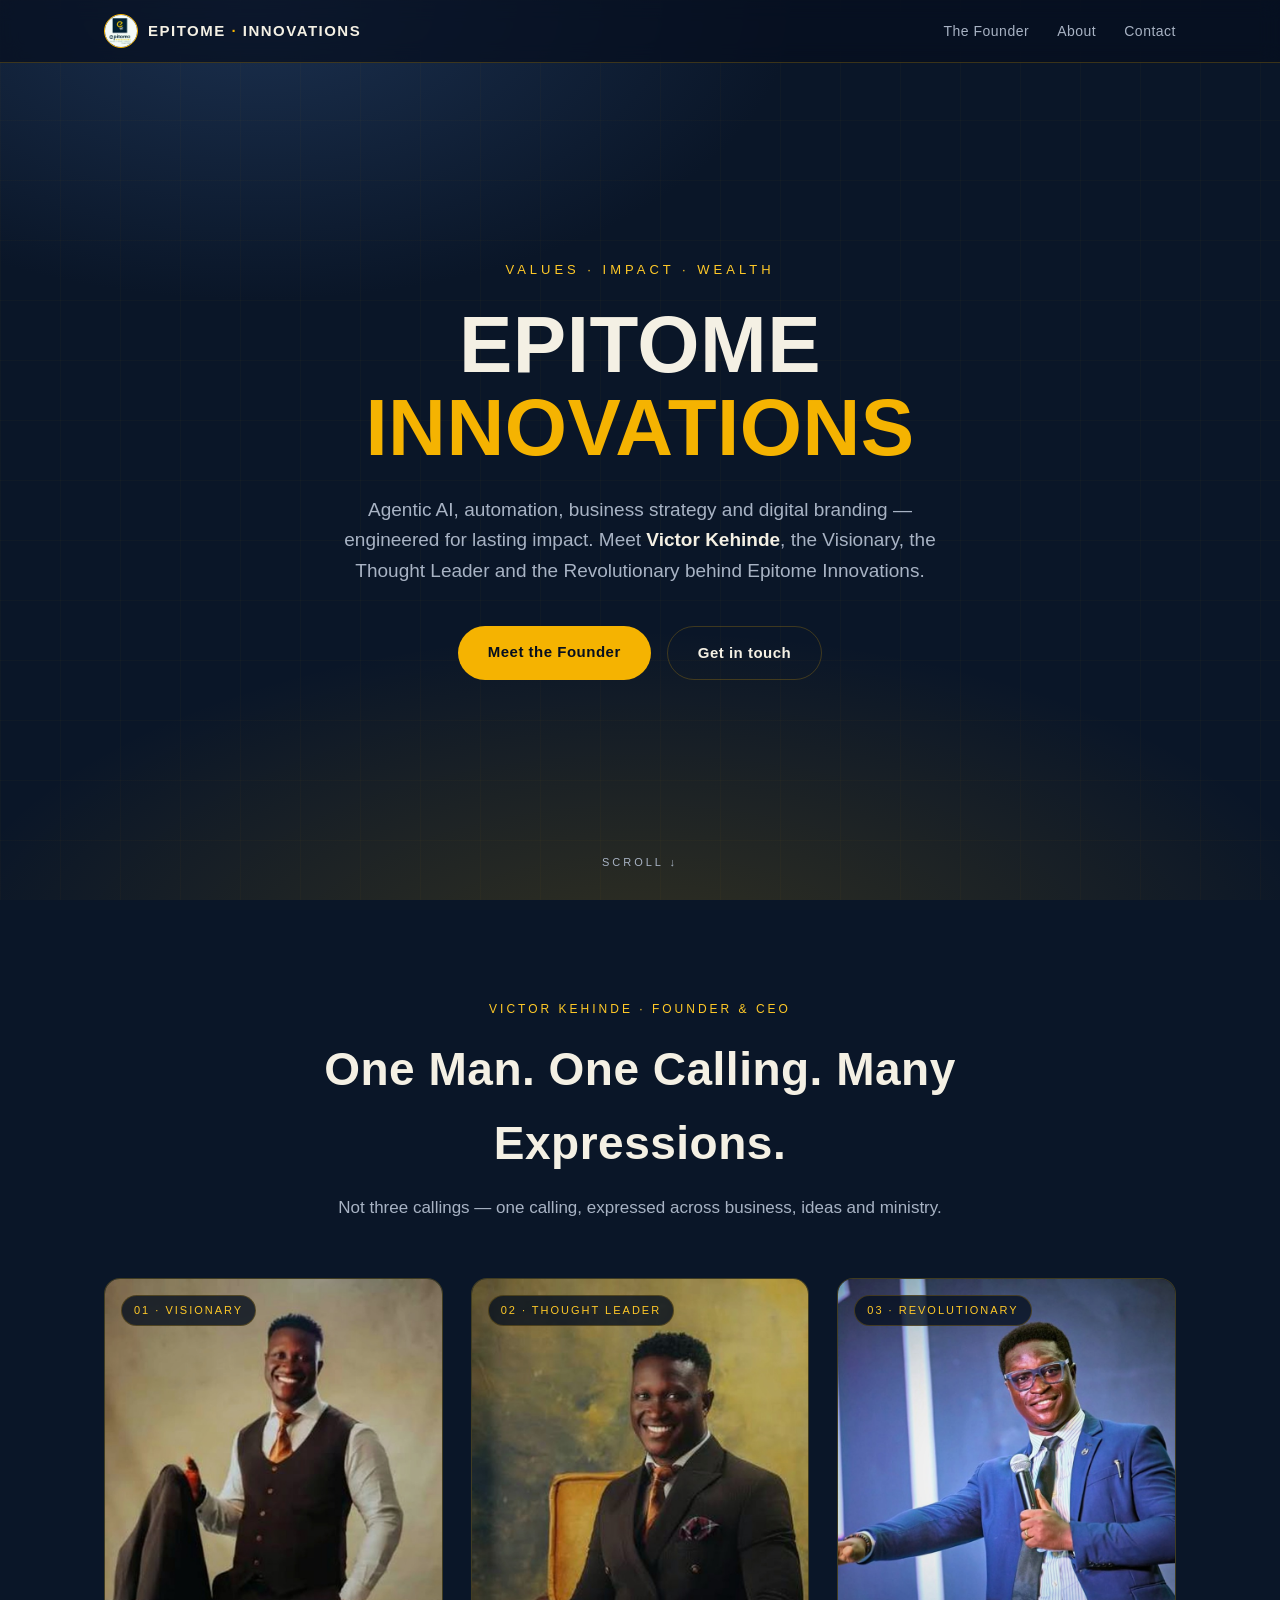
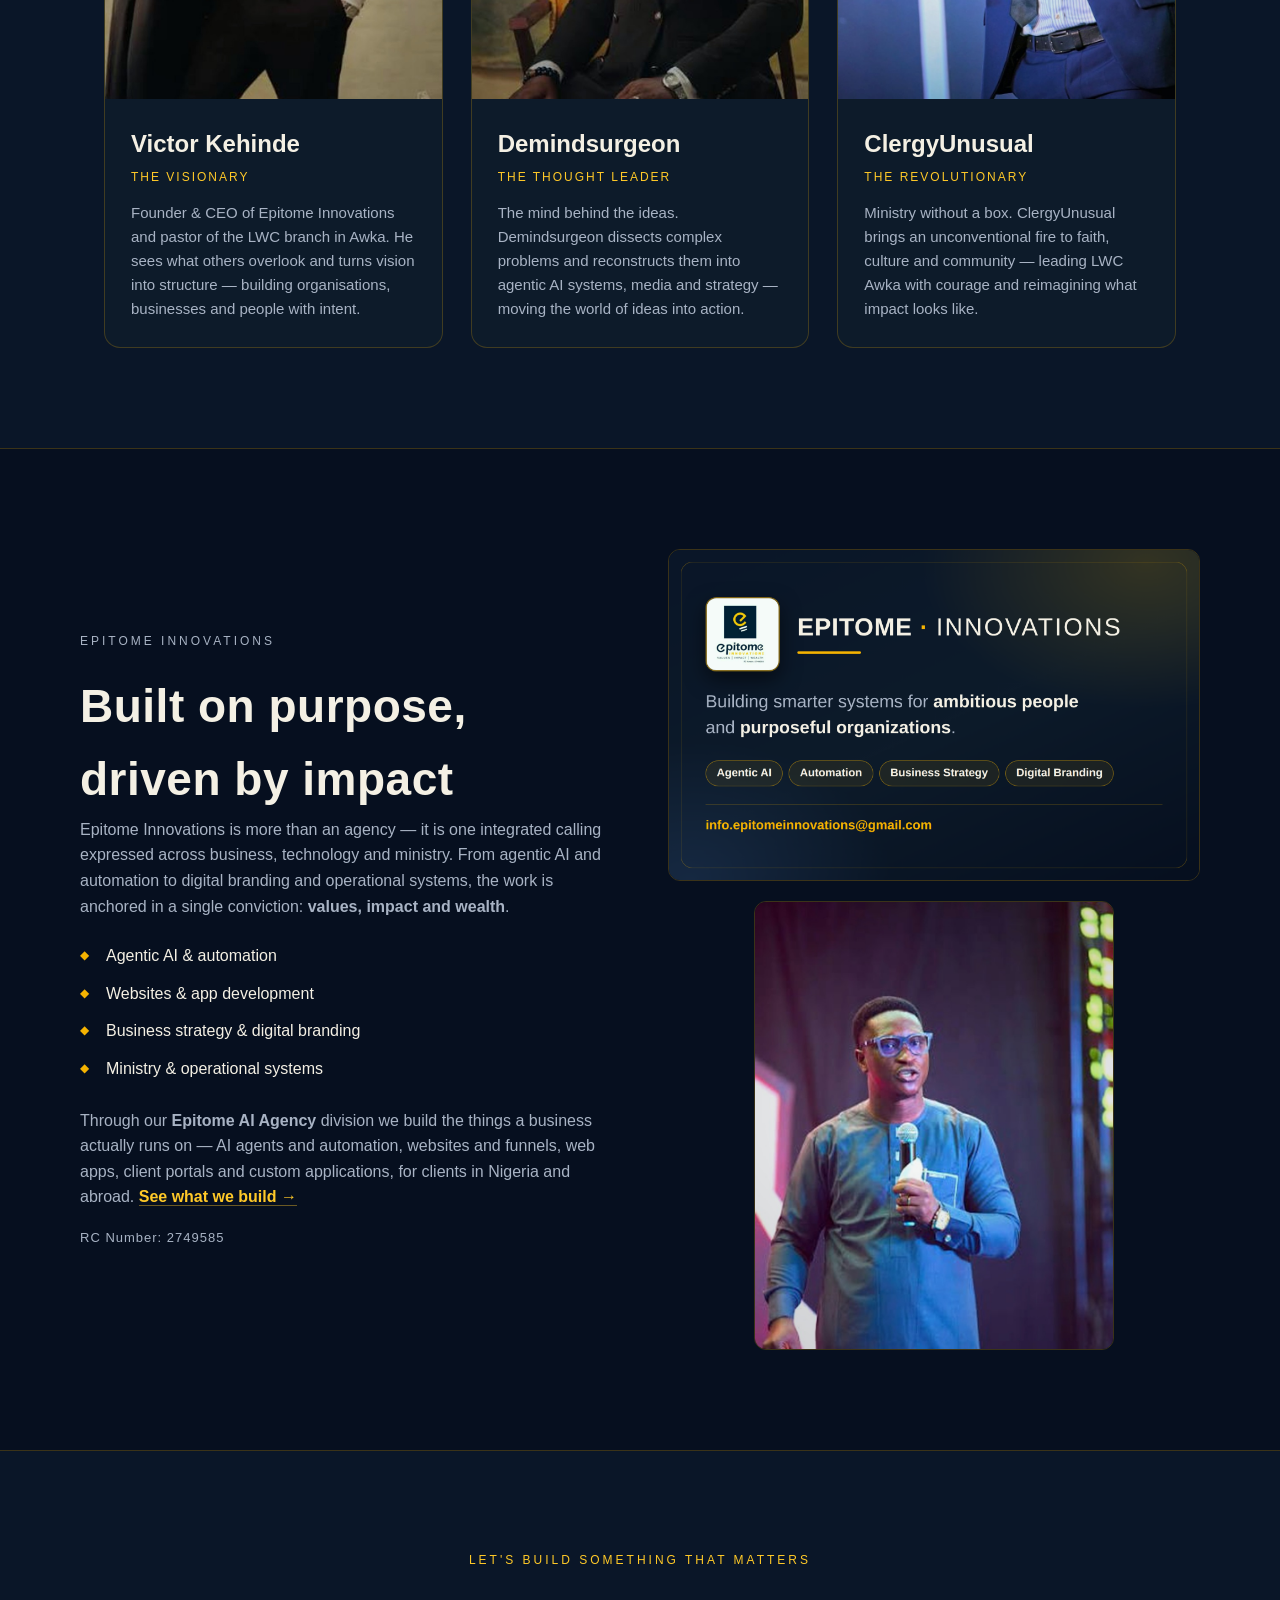
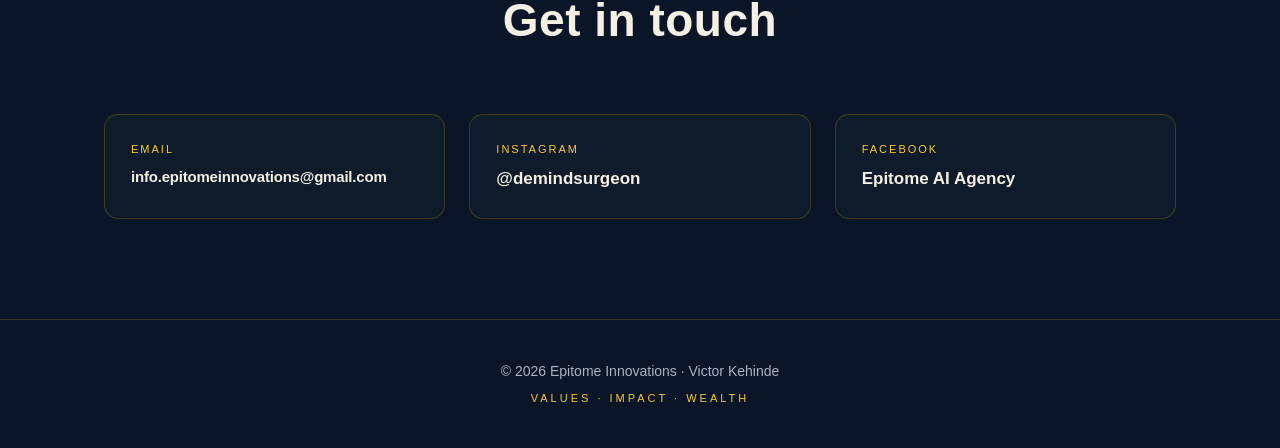
==== commit f4b27697: "Fix: Facebook link pointed at facebook.com homepage, not the page" ====
--- a/index.html
+++ b/index.html
@@ -162,9 +162,9 @@
         <span class="contact__label">Instagram</span>
         <span class="contact__value">@demindsurgeon</span>
       </a>
-      <a class="contact__item" href="https://www.facebook.com" target="_blank" rel="noopener">
+      <a class="contact__item" href="https://www.facebook.com/113739836983665" target="_blank" rel="noopener">
         <span class="contact__label">Facebook</span>
-        <span class="contact__value">Victor Kehinde</span>
+        <span class="contact__value">Epitome AI Agency</span>
       </a>
     </div>
   </section>
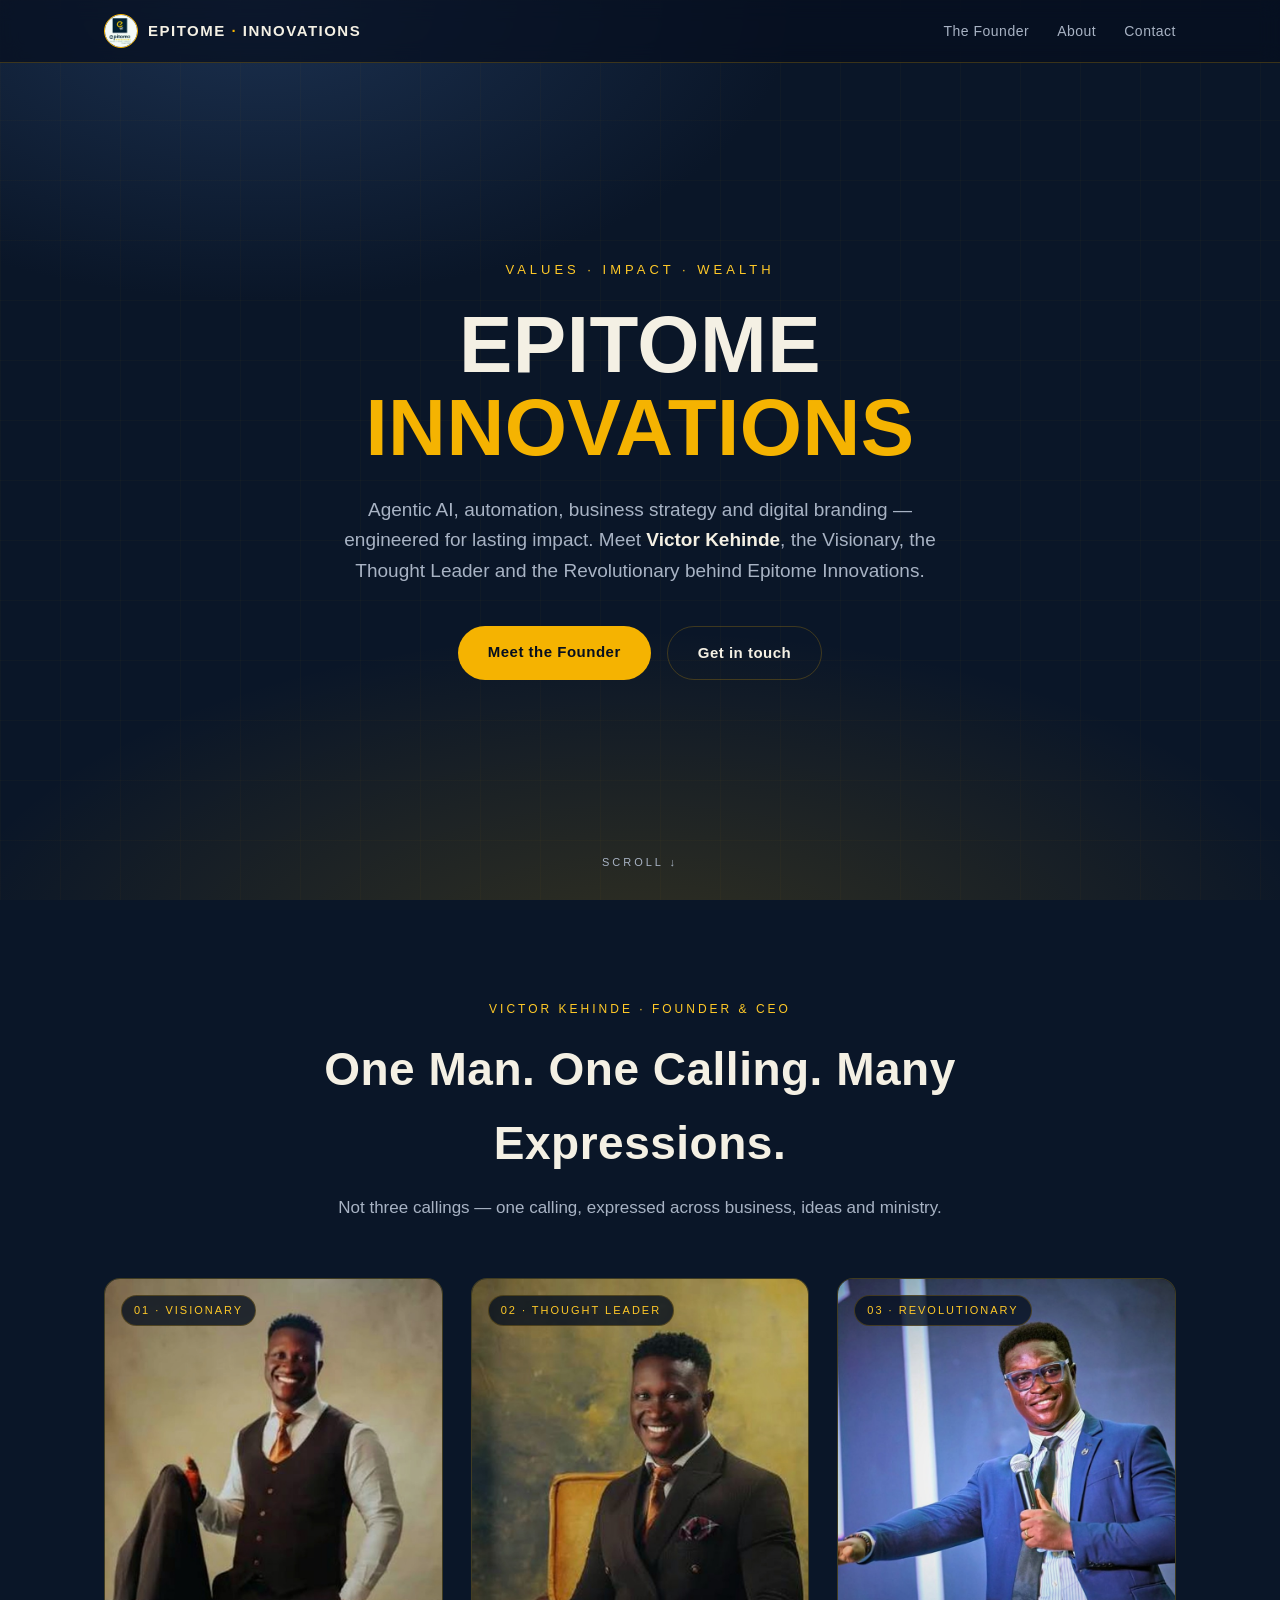
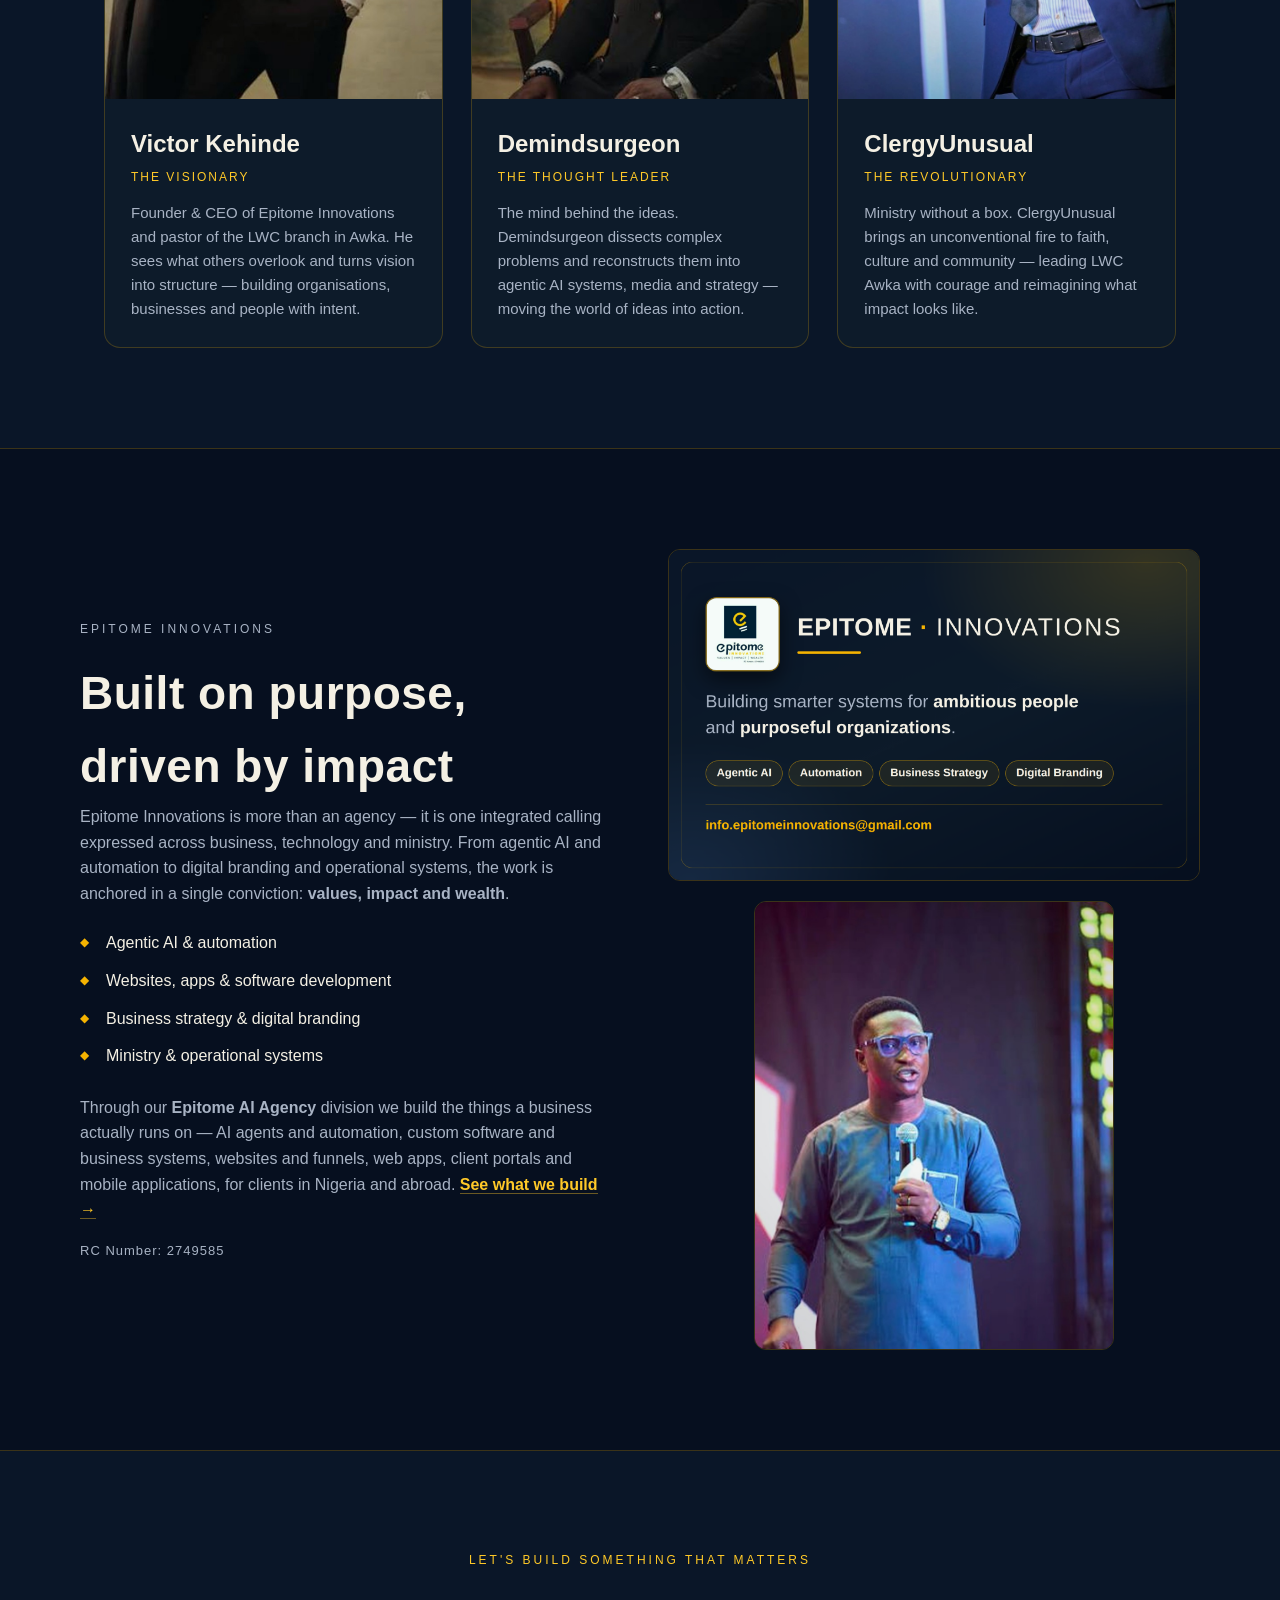
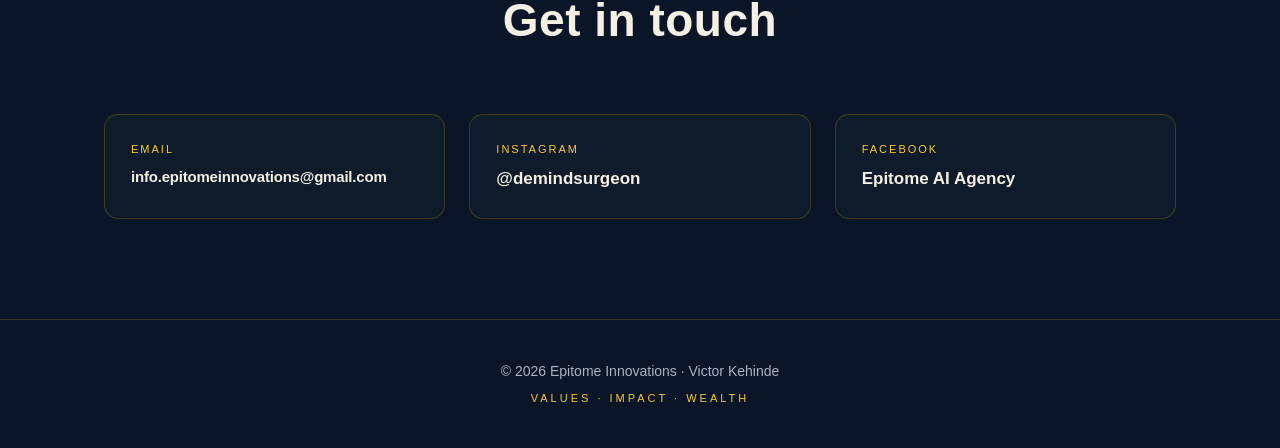
==== commit e0bc4687: "Software development added to capabilities + about copy" ====
--- a/index.html
+++ b/index.html
@@ -4,7 +4,7 @@
   <meta charset="UTF-8" />
   <meta name="viewport" content="width=device-width, initial-scale=1.0" />
   <title>Epitome Innovations — Victor Kehinde</title>
-  <meta name="description" content="Epitome Innovations — AI agents and automation, websites and app development, and growth services. The company of Victor Kehinde, RC 2749585." />
+  <meta name="description" content="Epitome Innovations — AI agents and automation, software development, websites and apps, and growth services. The company of Victor Kehinde." />
   <link rel="preconnect" href="https://fonts.googleapis.com" />
   <link rel="stylesheet" href="css/styles.css" />
   <link rel="icon" type="image/jpeg" href="images/epitome-logo.jpg" />
@@ -128,14 +128,15 @@
         </p>
         <ul class="about__points">
           <li>Agentic AI &amp; automation</li>
-          <li>Websites &amp; app development</li>
+          <li>Websites, apps &amp; software development</li>
           <li>Business strategy &amp; digital branding</li>
           <li>Ministry &amp; operational systems</li>
         </ul>
         <p>
           Through our <strong>Epitome AI Agency</strong> division we build the things a
-          business actually runs on — AI agents and automation, websites and funnels, web
-          apps, client portals and custom applications, for clients in Nigeria and abroad.
+          business actually runs on — AI agents and automation, custom software and business
+          systems, websites and funnels, web apps, client portals and mobile applications,
+          for clients in Nigeria and abroad.
           <a class="about__link" href="https://victorkehinde.github.io/epitome-ai-agency/" target="_blank" rel="noopener">See what we build &rarr;</a>
         </p>
         <p class="about__rc">RC Number: 2749585</p>
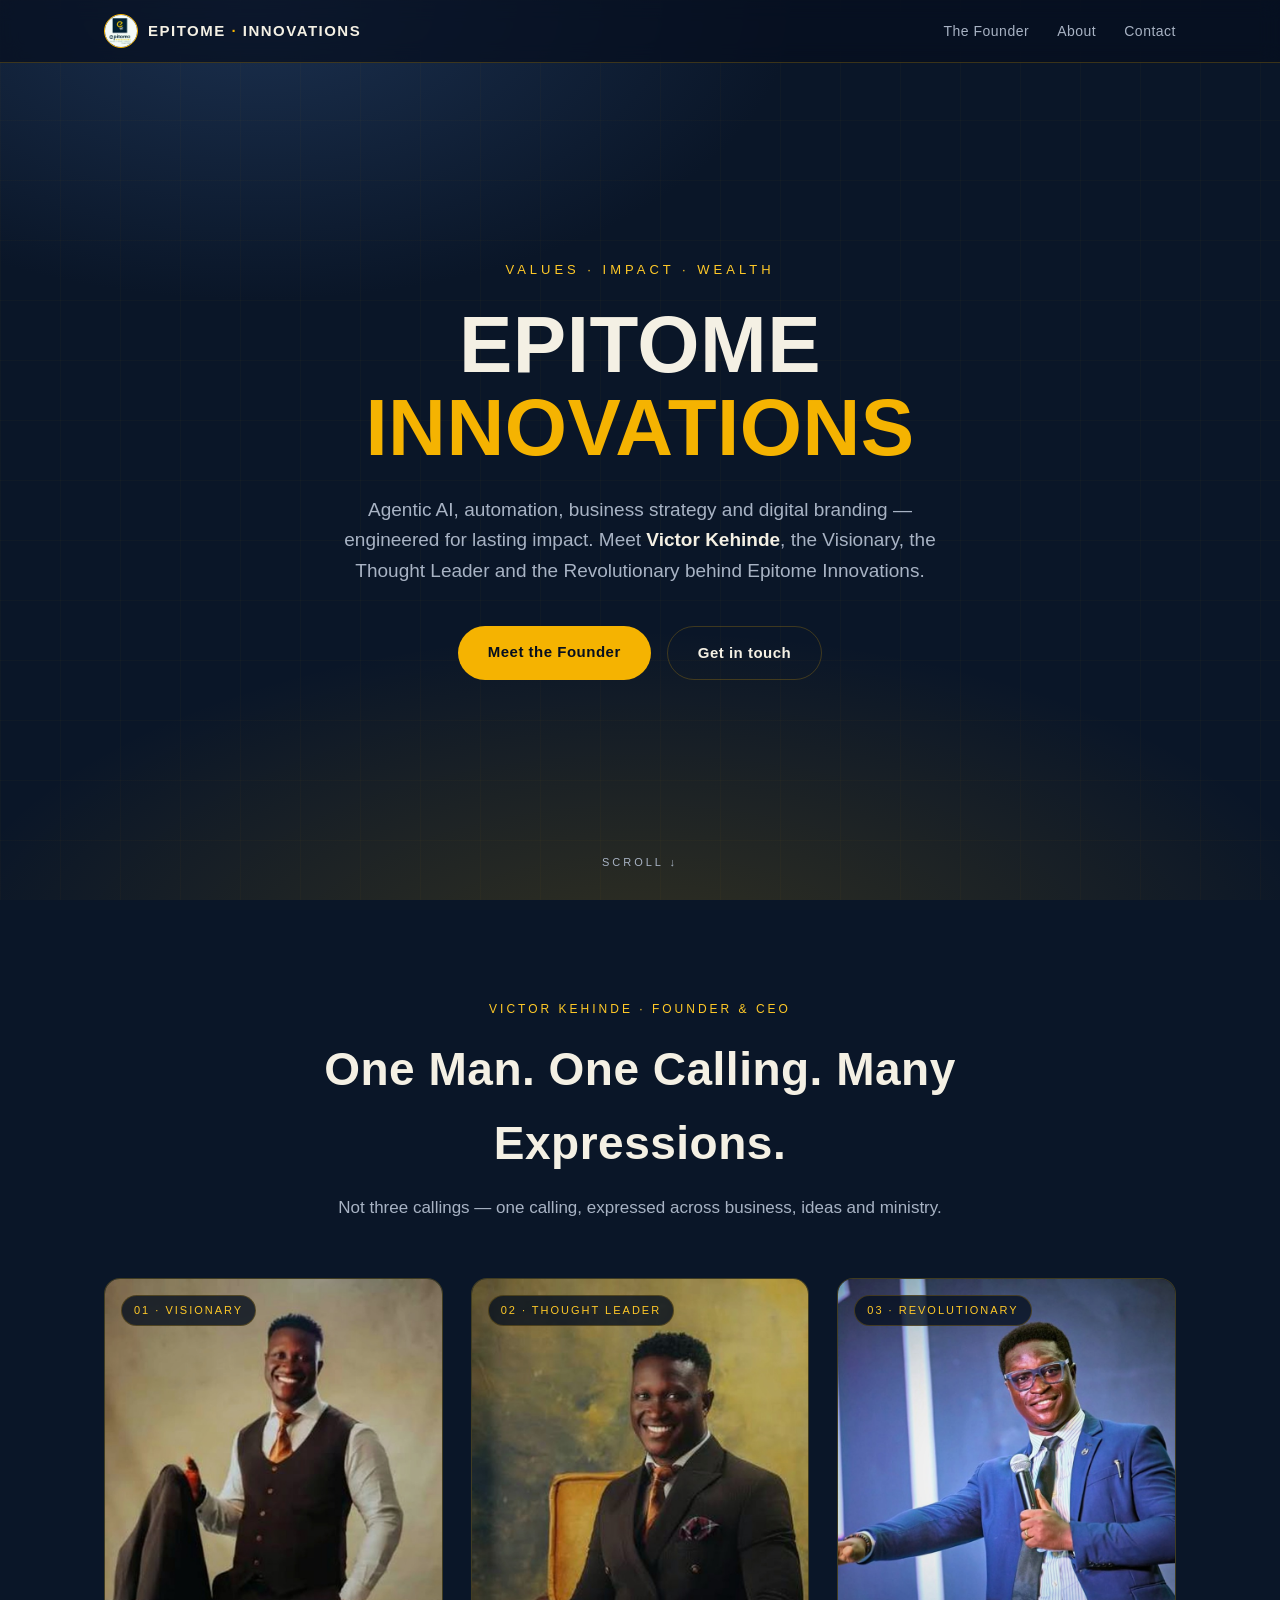
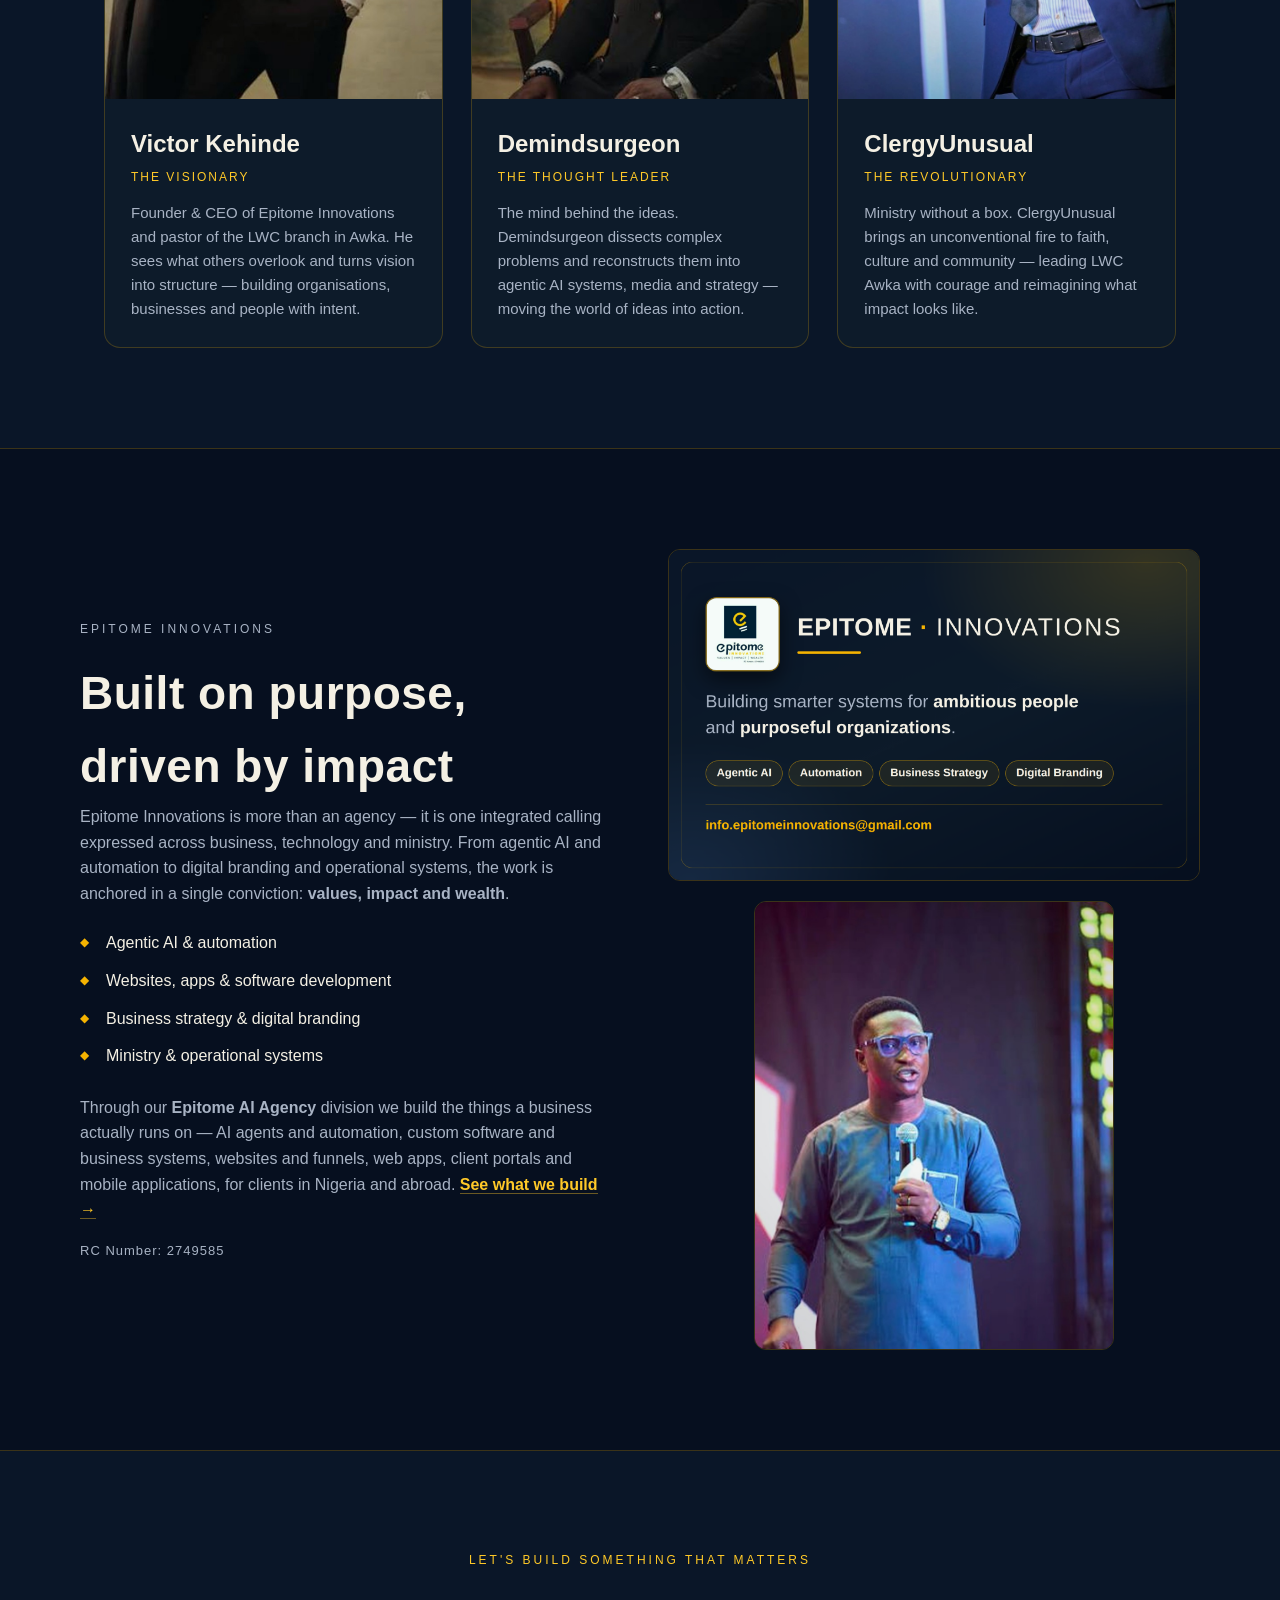
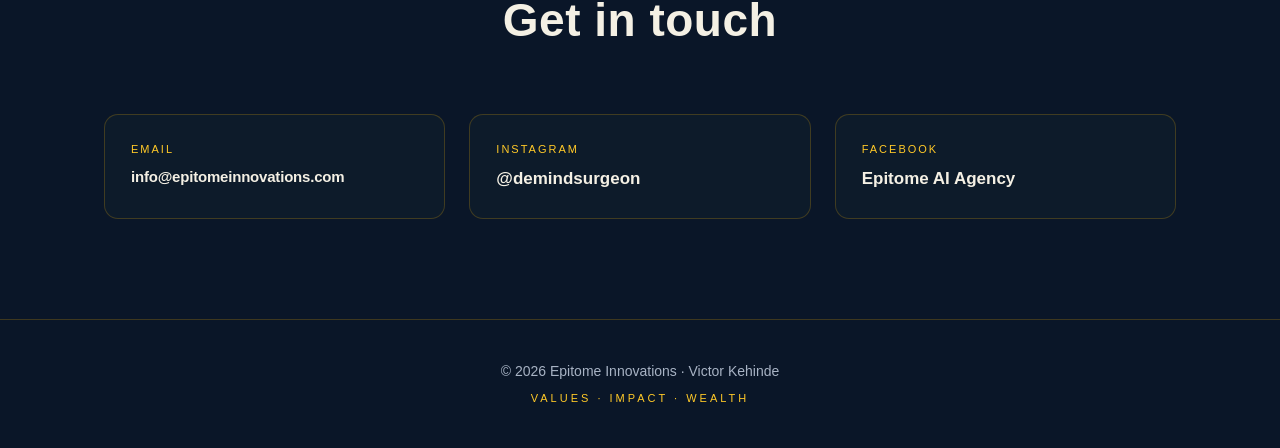
==== commit afceb982: "Contact email -> info@epitomeinnovations.com (index.html)" ====
--- a/index.html
+++ b/index.html
@@ -155,9 +155,9 @@
       <h2 class="section-head__title">Get in touch</h2>
     </div>
     <div class="contact__links reveal">
-      <a class="contact__item" href="mailto:info.epitomeinnovations@gmail.com">
+      <a class="contact__item" href="mailto:info@epitomeinnovations.com">
         <span class="contact__label">Email</span>
-        <span class="contact__value contact__value--email">info.epitomeinnovations@gmail.com</span>
+        <span class="contact__value contact__value--email">info@epitomeinnovations.com</span>
       </a>
       <a class="contact__item" href="https://www.instagram.com/demindsurgeon" target="_blank" rel="noopener">
         <span class="contact__label">Instagram</span>
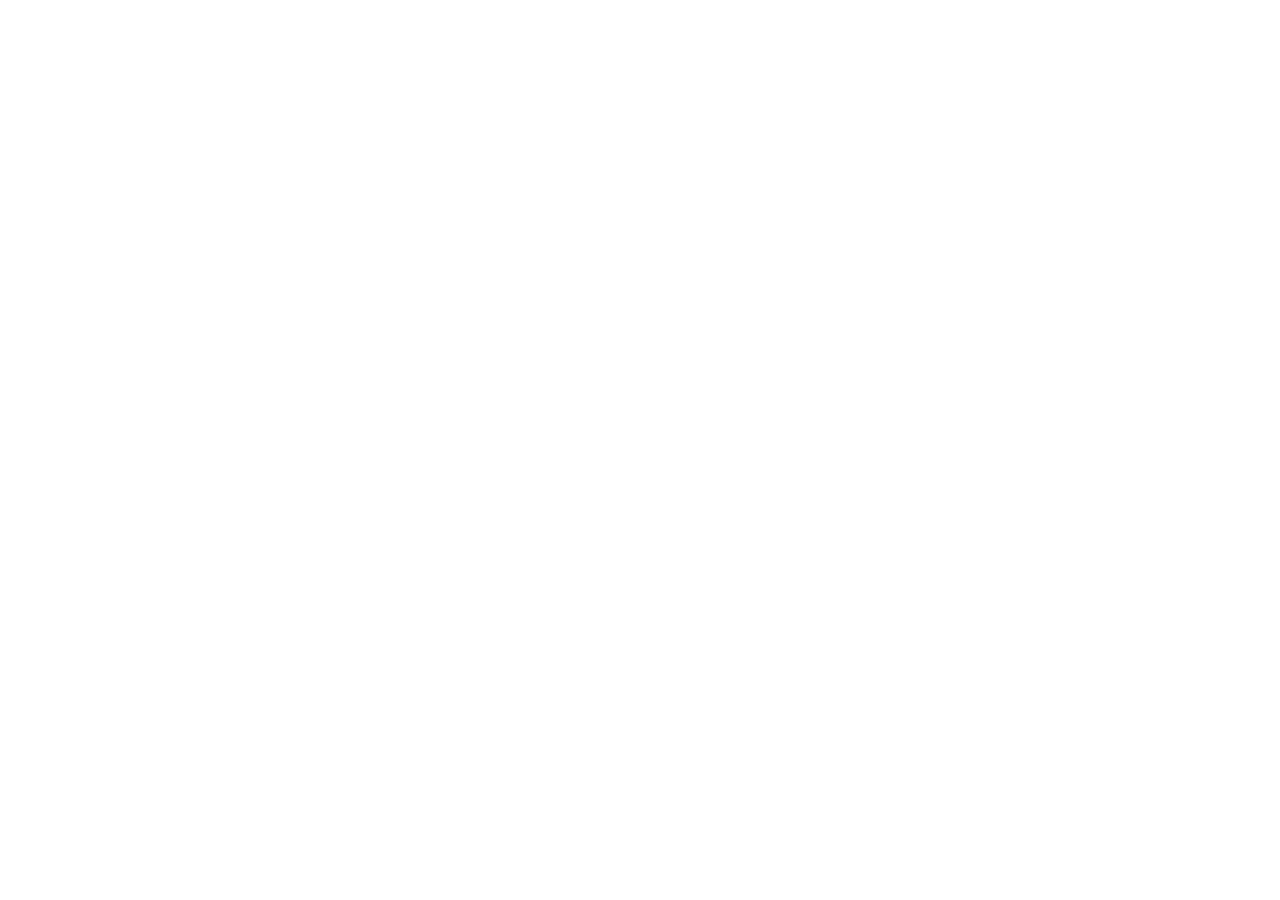
==== commit d730603f: "Retire the stale September build: redirect to the live site The old page still published "RC Number:" ====
--- a/index.html
+++ b/index.html
@@ -1,181 +1,24 @@
 <!DOCTYPE html>
 <html lang="en">
 <head>
-  <meta charset="UTF-8" />
-  <meta name="viewport" content="width=device-width, initial-scale=1.0" />
-  <title>Epitome Innovations — Victor Kehinde</title>
-  <meta name="description" content="Epitome Innovations — AI agents and automation, software development, websites and apps, and growth services. The company of Victor Kehinde." />
-  <link rel="preconnect" href="https://fonts.googleapis.com" />
-  <link rel="stylesheet" href="css/styles.css" />
-  <link rel="icon" type="image/jpeg" href="images/epitome-logo.jpg" />
-  <!-- If JS is blocked or fails, the .reveal elements would stay invisible forever,
-       leaving the whole page blank. This fallback keeps it readable without JavaScript. -->
-  <noscript><style>.reveal{opacity:1!important;transform:none!important}</style></noscript>
+<meta charset="utf-8">
+<title>Epitome Innovations</title>
+<meta name="robots" content="noindex, nofollow">
+<meta http-equiv="refresh" content="0; url=https://epitomeinnovations.com/">
+<link rel="canonical" href="https://epitomeinnovations.com/">
+<style>
+  body { margin: 0; height: 100vh; display: grid; place-items: center;
+         background: #0a1628; color: #f5f5f5;
+         font-family: "Helvetica Neue", Helvetica, Arial, sans-serif; text-align: center; }
+  a { color: #f5b301; }
+  p { font-size: 16px; line-height: 1.6; }
+</style>
 </head>
 <body>
-
-  <!-- ===== NAV ===== -->
-  <nav class="nav" id="nav">
-    <div class="nav__inner">
-      <a class="nav__brand" href="#top">
-        <img src="images/epitome-logo.jpg" alt="Epitome Innovations logo" />
-        <span>EPITOME<span class="gold"> · </span>INNOVATIONS</span>
-      </a>
-      <ul class="nav__links">
-        <li><a href="#founder">The Founder</a></li>
-        <li><a href="#about">About</a></li>
-        <li><a href="#contact">Contact</a></li>
-      </ul>
-    </div>
-  </nav>
-
-  <!-- ===== HERO ===== -->
-  <header class="hero" id="top">
-    <div class="hero__bg"></div>
-    <div class="hero__content">
-      <p class="hero__eyebrow reveal">VALUES · IMPACT · WEALTH</p>
-      <h1 class="hero__title reveal">
-        EPITOME<br /><span class="gold">INNOVATIONS</span>
-      </h1>
-      <p class="hero__sub reveal">
-        Agentic AI, automation, business strategy and digital branding —
-        engineered for lasting impact. Meet <strong>Victor Kehinde</strong>,
-        the Visionary, the Thought Leader and the Revolutionary behind
-        Epitome Innovations.
-      </p>
-      <div class="hero__cta reveal">
-        <a class="btn btn--gold" href="#founder">Meet the Founder</a>
-        <a class="btn btn--ghost" href="#contact">Get in touch</a>
-      </div>
-    </div>
-    <div class="hero__scroll" aria-hidden="true">SCROLL ↓</div>
-  </header>
-
-  <!-- ===== FOUNDER / THREE CALLINGS ===== -->
-  <section class="trinity" id="founder">
-    <div class="section-head reveal">
-      <p class="section-head__eyebrow">Victor Kehinde · Founder &amp; CEO</p>
-      <h2 class="section-head__title">One Man. One Calling. Many Expressions.</h2>
-      <p class="section-head__sub">Not three callings — one calling, expressed across business, ideas and ministry.</p>
-    </div>
-
-    <div class="trinity__grid">
-
-      <article class="card reveal" data-role="visionary">
-        <div class="card__media">
-          <img src="images/victor.jpg" alt="Victor Kehinde — The Visionary" loading="lazy" />
-          <div class="card__tag">01 · VISIONARY</div>
-        </div>
-        <div class="card__body">
-          <h3>Victor Kehinde</h3>
-          <p class="card__role">The Visionary</p>
-          <p class="card__text">
-            Founder &amp; CEO of Epitome Innovations and pastor
-            of the LWC branch in Awka. He sees what others overlook and turns
-            vision into structure — building organisations, businesses and
-            people with intent.
-          </p>
-        </div>
-      </article>
-
-      <article class="card reveal" data-role="thought-leader">
-        <div class="card__media">
-          <img src="images/demindsurgeon.jpg" alt="Demindsurgeon — The Thought Leader" loading="lazy" />
-          <div class="card__tag">02 · THOUGHT LEADER</div>
-        </div>
-        <div class="card__body">
-          <h3>Demindsurgeon</h3>
-          <p class="card__role">The Thought Leader</p>
-          <p class="card__text">
-            The mind behind the ideas. Demindsurgeon dissects complex problems
-            and reconstructs them into agentic AI systems, media and strategy —
-            moving the world of ideas into action.
-          </p>
-        </div>
-      </article>
-
-      <article class="card reveal" data-role="revolutionary">
-        <div class="card__media">
-          <img src="images/clergyunusual.jpg" alt="ClergyUnusual — The Revolutionary" loading="lazy" />
-          <div class="card__tag">03 · REVOLUTIONARY</div>
-        </div>
-        <div class="card__body">
-          <h3>ClergyUnusual</h3>
-          <p class="card__role">The Revolutionary</p>
-          <p class="card__text">
-            Ministry without a box. ClergyUnusual brings an unconventional fire
-            to faith, culture and community — leading LWC Awka with courage and
-            reimagining what impact looks like.
-          </p>
-        </div>
-      </article>
-
-    </div>
-  </section>
-
-  <!-- ===== ABOUT / BRAND ===== -->
-  <section class="about" id="about">
-    <div class="about__inner">
-      <div class="about__text reveal">
-        <p class="section-head__eyebrow">Epitome Innovations</p>
-        <h2 class="section-head__title">Built on purpose, driven by impact</h2>
-        <p>
-          Epitome Innovations is more than an agency — it is one integrated
-          calling expressed across business, technology and ministry. From
-          agentic AI and automation to digital branding and operational systems,
-          the work is anchored in a single conviction: <strong>values, impact
-          and wealth</strong>.
-        </p>
-        <ul class="about__points">
-          <li>Agentic AI &amp; automation</li>
-          <li>Websites, apps &amp; software development</li>
-          <li>Business strategy &amp; digital branding</li>
-          <li>Ministry &amp; operational systems</li>
-        </ul>
-        <p>
-          Through our <strong>Epitome AI Agency</strong> division we build the things a
-          business actually runs on — AI agents and automation, custom software and business
-          systems, websites and funnels, web apps, client portals and mobile applications,
-          for clients in Nigeria and abroad.
-          <a class="about__link" href="https://victorkehinde.github.io/epitome-ai-agency/" target="_blank" rel="noopener">See what we build &rarr;</a>
-        </p>
-        <p class="about__rc">RC Number: 2749585</p>
-      </div>
-      <div class="about__media reveal">
-        <img src="images/epitome-banner.png" alt="Epitome Innovations banner" loading="lazy" />
-        <img class="about__portrait" src="images/victor-ministry.jpg" alt="Victor Kehinde speaking at an event" loading="lazy" />
-      </div>
-    </div>
-  </section>
-
-  <!-- ===== CONTACT ===== -->
-  <section class="contact" id="contact">
-    <div class="section-head reveal">
-      <p class="section-head__eyebrow">Let's build something that matters</p>
-      <h2 class="section-head__title">Get in touch</h2>
-    </div>
-    <div class="contact__links reveal">
-      <a class="contact__item" href="mailto:info@epitomeinnovations.com">
-        <span class="contact__label">Email</span>
-        <span class="contact__value contact__value--email">info@epitomeinnovations.com</span>
-      </a>
-      <a class="contact__item" href="https://www.instagram.com/demindsurgeon" target="_blank" rel="noopener">
-        <span class="contact__label">Instagram</span>
-        <span class="contact__value">@demindsurgeon</span>
-      </a>
-      <a class="contact__item" href="https://www.facebook.com/113739836983665" target="_blank" rel="noopener">
-        <span class="contact__label">Facebook</span>
-        <span class="contact__value">Epitome AI Agency</span>
-      </a>
-    </div>
-  </section>
-
-  <!-- ===== FOOTER ===== -->
-  <footer class="footer">
-    <p>© <span id="year"></span> Epitome Innovations · Victor Kehinde</p>
-    <p class="footer__tag">VALUES · IMPACT · WEALTH</p>
-  </footer>
-
-  <script src="js/main.js"></script>
+  <div>
+    <p>This page has moved.</p>
+    <p><a href="https://epitomeinnovations.com/">epitomeinnovations.com</a></p>
+  </div>
+  <script>location.replace("https://epitomeinnovations.com/");</script>
 </body>
 </html>
